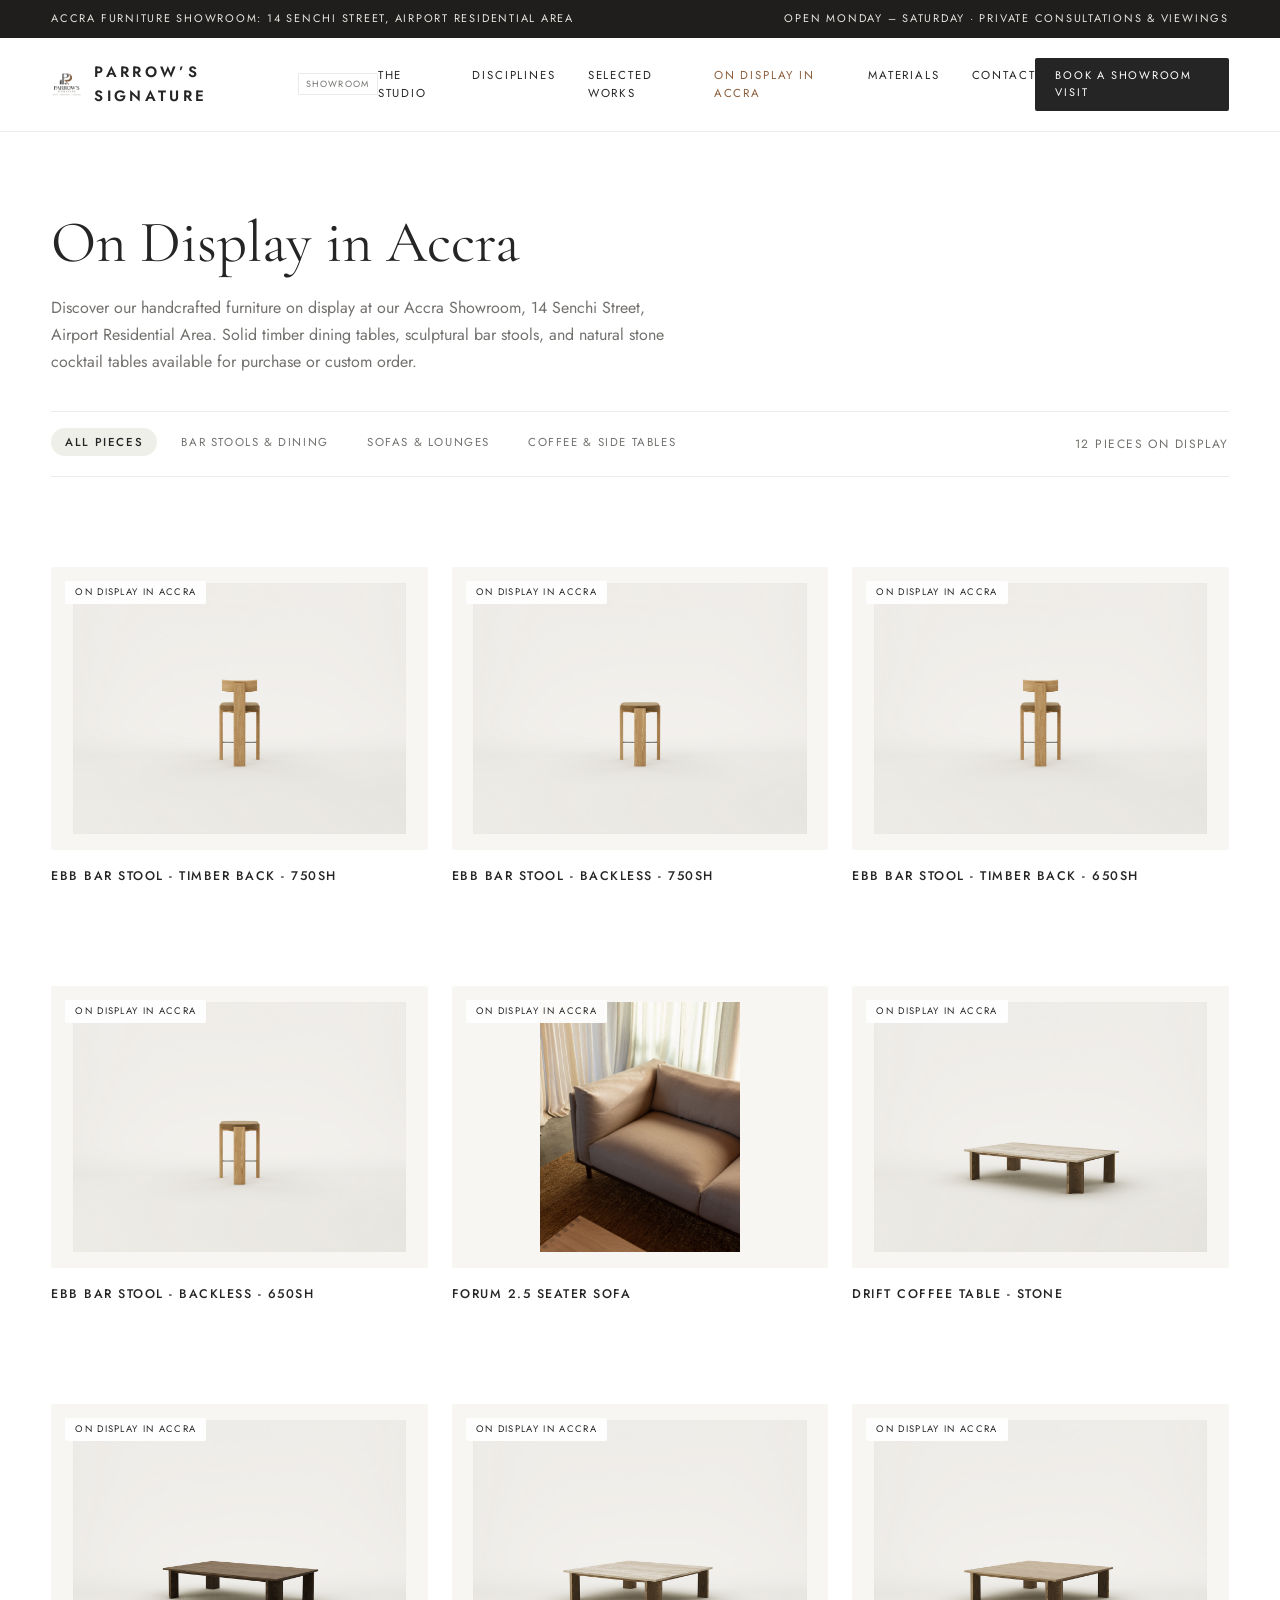
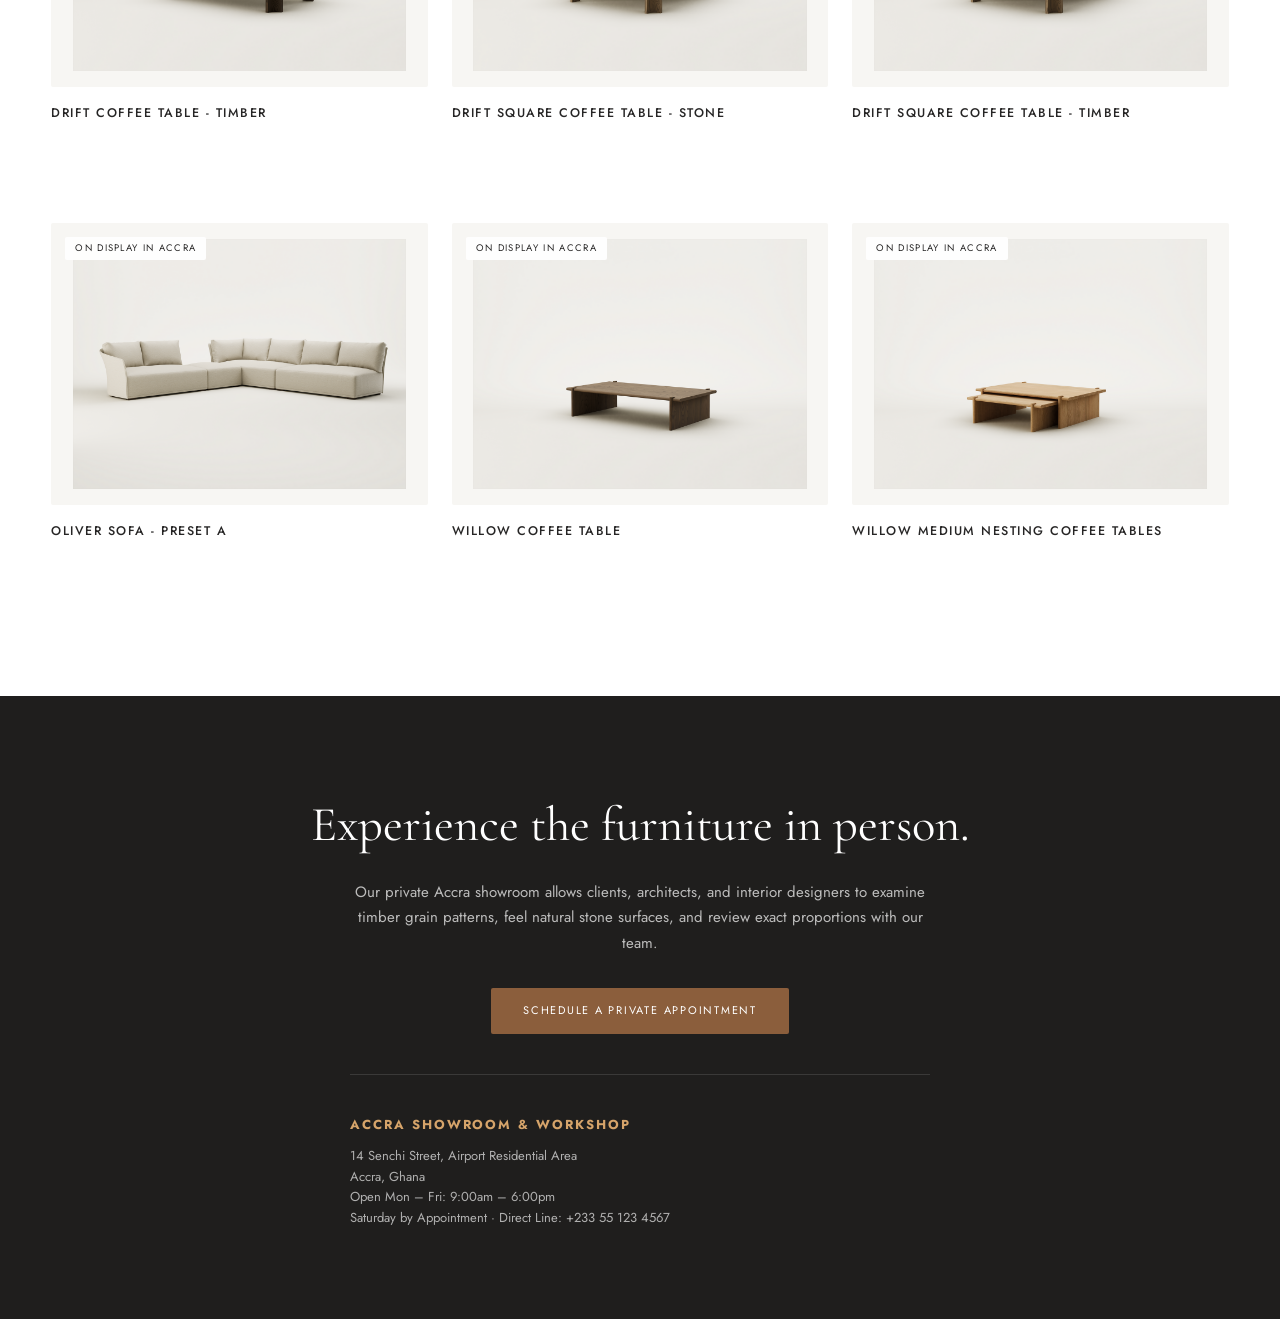
==== furniture.html @ a468b35e "Production release: responsive layout, Accra furniture showroom, WCAG AA compliance, SEO schemas" ====
<!doctype html>
<html lang="en">
<head>
  <meta charset="utf-8">
  <meta name="viewport" content="width=device-width, initial-scale=1, viewport-fit=cover">
  <meta name="description" content="Discover handcrafted solid timber, honed stone, and tailored furniture on display at the Parrow’s Signature showroom, 14 Senchi Street, Airport Residential Area, Accra, Ghana.">
  <meta name="keywords" content="luxury furniture Accra, handcrafted timber furniture Ghana, custom cabinetry Accra, interior showroom Airport Residential, Parrow's Signature furniture, travertine tables Ghana">
  <meta name="author" content="Parrow’s Signature">
  <meta name="robots" content="index, follow">
  <meta name="geo.region" content="GH-AA">
  <meta name="geo.placename" content="Accra">
  <meta name="geo.position" content="5.6037;-0.1870">
  <meta name="ICBM" content="5.6037, -0.1870">
  <meta name="theme-color" content="#FFFFFF">
  <title>On Display in Accra – Handcrafted Furniture Collection | Parrow’s Signature</title>

  <link rel="canonical" href="https://parrowssignature.com/furniture.html">
  <link rel="icon" type="image/png" href="assets/logo-dark.png">

  <!-- Open Graph / Facebook -->
  <meta property="og:type" content="website">
  <meta property="og:locale" content="en_GH">
  <meta property="og:url" content="https://parrowssignature.com/furniture.html">
  <meta property="og:site_name" content="Parrow’s Signature">
  <meta property="og:title" content="On Display in Accra – Handcrafted Furniture Collection | Parrow’s Signature">
  <meta property="og:description" content="Discover handcrafted solid timber, honed stone, and tailored furniture on display at the Parrow’s Signature showroom in Airport Residential Area, Accra, Ghana.">
  <meta property="og:image" content="assets/hero-video/hero-take39-poster.jpg">

  <!-- Twitter -->
  <meta name="twitter:card" content="summary_large_image">
  <meta name="twitter:title" content="On Display in Accra – Handcrafted Furniture Collection | Parrow’s Signature">
  <meta name="twitter:description" content="Discover handcrafted solid timber, honed stone, and tailored furniture on display at the Parrow’s Signature showroom in Airport Residential Area, Accra, Ghana.">
  <meta name="twitter:image" content="assets/hero-video/hero-take39-poster.jpg">

  <!-- Structured Data: JSON-LD for Furniture Collection & Showroom -->
  <script type="application/ld+json">
  {
    "@context": "https://schema.org",
    "@type": "FurnitureStore",
    "name": "Parrow’s Signature Furniture Showroom",
    "image": "assets/hero-video/hero-take39-poster.jpg",
    "telephone": "+233551234567",
    "priceRange": "$$$$",
    "address": {
      "@type": "PostalAddress",
      "streetAddress": "14 Senchi Street, Airport Residential Area",
      "addressLocality": "Accra",
      "addressRegion": "Greater Accra",
      "addressCountry": "GH"
    },
    "geo": {
      "@type": "GeoCoordinates",
      "latitude": 5.6037,
      "longitude": -0.1870
    },
    "openingHoursSpecification": [
      {
        "@type": "OpeningHoursSpecification",
        "dayOfWeek": ["Monday", "Tuesday", "Wednesday", "Thursday", "Friday"],
        "opens": "09:00",
        "closes": "18:00"
      },
      {
        "@type": "OpeningHoursSpecification",
        "dayOfWeek": ["Saturday"],
        "opens": "10:00",
        "closes": "16:00"
      }
    ]
  }
  </script>

  <!-- Typography: Cormorant Garamond & Jost -->
  <link rel="preconnect" href="https://fonts.googleapis.com">
  <link rel="preconnect" href="https://fonts.gstatic.com" crossorigin>
  <link href="https://fonts.googleapis.com/css2?family=Cormorant+Garamond:ital,wght@0,300;0,400;0,500;1,300;1,400&family=Jost:wght@300;400;500;600&display=swap" rel="stylesheet">

  <link rel="stylesheet" href="style.css">

  <style>
    /* ==========================================================================
       PARROW'S SIGNATURE ACCRA SHOWROOM STYLES
       ========================================================================== */
    :root {
      --ww-bg: #FFFFFF;
      --ww-card-bg: #F7F6F3;
      --ww-text: #262525;
      --ww-muted: #73716E;
      --ww-line: rgba(0, 0, 0, 0.08);
      --ww-font-title: 'Cormorant Garamond', Georgia, serif;
      --ww-font-sans: 'Jost', -apple-system, BlinkMacSystemFont, sans-serif;
    }

    body.showroom-body {
      background-color: var(--ww-bg);
      color: var(--ww-text);
      font-family: var(--ww-font-sans);
      margin: 0;
      padding: 0;
      -webkit-font-smoothing: antialiased;
    }

    /* Top Announcement Ribbon */
    .showroom-topbar {
      background-color: #1F1E1D;
      color: #E6E4DF;
      padding: 10px 4vw;
      font-size: 11px;
      letter-spacing: 0.16em;
      text-transform: uppercase;
      display: flex;
      justify-content: space-between;
      align-items: center;
    }
    .showroom-topbar a {
      color: inherit;
      text-decoration: underline;
      text-underline-offset: 3px;
    }

    /* Minimalist Showroom Header */
    .ww-header {
      position: sticky;
      top: 0;
      z-index: 40;
      background: rgba(255, 255, 255, 0.98);
      backdrop-filter: blur(12px);
      border-bottom: 1px solid var(--ww-line);
      padding: 20px 4vw;
      display: flex;
      justify-content: space-between;
      align-items: center;
    }
    .ww-logo {
      display: flex;
      align-items: center;
      gap: 12px;
      text-decoration: none;
      color: var(--ww-text);
    }
    .ww-logo-text {
      font-family: var(--ww-font-sans);
      font-size: 15px;
      letter-spacing: 0.22em;
      font-weight: 600;
      text-transform: uppercase;
    }
    .ww-logo-badge {
      font-size: 9px;
      letter-spacing: 0.15em;
      text-transform: uppercase;
      padding: 3px 7px;
      border: 1px solid var(--ww-line);
      color: var(--ww-muted);
    }
    .ww-nav {
      display: flex;
      gap: 32px;
    }
    .ww-nav a {
      font-size: 11.5px;
      letter-spacing: 0.16em;
      text-transform: uppercase;
      text-decoration: none;
      color: var(--ww-text);
      font-weight: 400;
      transition: color 0.2s ease;
    }
    .ww-nav a:hover,
    .ww-nav a.active {
      color: var(--color-walnut);
    }
    .ww-header-actions {
      display: flex;
      align-items: center;
      gap: 20px;
    }
    .ww-btn-visit {
      display: inline-block;
      padding: 9px 20px;
      font-size: 11px;
      letter-spacing: 0.16em;
      text-transform: uppercase;
      text-decoration: none;
      color: #FFFFFF;
      background-color: var(--ww-text);
      border-radius: 2px;
      transition: background-color 0.25s ease;
    }
    .ww-btn-visit:hover {
      background-color: var(--color-walnut);
    }

    /* Hero / Header Section */
    .collection-hero {
      max-width: 1360px;
      margin: 0 auto;
      padding: 80px 4vw 40px;
    }
    .collection-hero__eyebrow {
      font-size: 11px;
      letter-spacing: 0.2em;
      text-transform: uppercase;
      color: var(--color-walnut);
      margin-bottom: 16px;
      display: block;
      font-weight: 500;
    }
    .collection-hero__title {
      font-family: var(--ww-font-title);
      font-size: clamp(38px, 4.6vw, 68px);
      line-height: 1.05;
      font-weight: 400;
      color: var(--ww-text);
      margin: 0 0 20px;
    }
    .collection-hero__desc {
      font-size: 16px;
      line-height: 1.7;
      color: var(--ww-muted);
      max-width: 620px;
      margin: 0 0 36px;
    }

    /* Showroom Location Switcher Tabs */
    .location-tabs {
      display: flex;
      gap: 12px;
      margin-bottom: 28px;
    }
    .loc-tab {
      background: none;
      border: 1px solid var(--ww-line);
      padding: 8px 18px;
      font-size: 11px;
      letter-spacing: 0.15em;
      text-transform: uppercase;
      cursor: pointer;
      font-family: inherit;
      color: var(--ww-muted);
      transition: all 0.2s ease;
    }
    .loc-tab.active {
      background: var(--ww-text);
      color: #FFFFFF;
      border-color: var(--ww-text);
    }

    /* Filter & Controls Bar */
    .collection-controls {
      display: flex;
      justify-content: space-between;
      align-items: center;
      border-top: 1px solid var(--ww-line);
      border-bottom: 1px solid var(--ww-line);
      padding: 16px 0;
      flex-wrap: wrap;
      gap: 16px;
    }
    .filter-pills {
      display: flex;
      gap: 10px;
      overflow-x: auto;
      padding-bottom: 4px;
      -ms-overflow-style: none;
      scrollbar-width: none;
    }
    .filter-pills::-webkit-scrollbar {
      display: none;
    }
    .filter-pill {
      background: none;
      border: none;
      font-size: 11.5px;
      letter-spacing: 0.14em;
      text-transform: uppercase;
      cursor: pointer;
      padding: 6px 14px;
      color: var(--ww-muted);
      font-family: inherit;
      border-radius: 999px;
      transition: all 0.2s;
      white-space: nowrap;
    }
    .filter-pill.active {
      background: #EFEFEA;
      color: var(--ww-text);
      font-weight: 500;
    }
    .item-count-badge {
      font-size: 12px;
      letter-spacing: 0.12em;
      text-transform: uppercase;
      color: var(--ww-muted);
    }

    /* Product Grid */
    .collection-products__grid {
      display: grid;
      grid-template-columns: repeat(3, 1fr);
      gap: 65px 24px;
      max-width: 1360px;
      margin: 0 auto;
      padding: 50px 4vw 120px;
    }

    /* Product Card */
    .product-card {
      position: relative;
      cursor: pointer;
      display: flex;
      flex-direction: column;
      text-decoration: none;
      color: inherit;
    }
    .product-card__image-box {
      position: relative;
      background-color: var(--ww-card-bg);
      aspect-ratio: 4 / 3;
      overflow: hidden;
      display: flex;
      align-items: center;
      justify-content: center;
      padding: 16px;
      border-radius: 2px;
    }
    .product-card__image-box img {
      width: 100%;
      height: 100%;
      object-fit: contain;
      transition: transform 0.6s cubic-bezier(0.16, 1, 0.3, 1);
    }
    .product-card:hover .product-card__image-box img {
      transform: scale(1.04);
    }
    .product-card__tag {
      position: absolute;
      top: 14px;
      left: 14px;
      background: rgba(255, 255, 255, 0.94);
      padding: 4px 10px;
      font-size: 9.5px;
      letter-spacing: 0.14em;
      text-transform: uppercase;
      color: var(--ww-text);
      border-radius: 2px;
    }
    .product-card__content {
      padding: 18px 0 0;
    }
    .product-card__title {
      font-size: 12.5px;
      letter-spacing: 0.12em;
      text-transform: uppercase;
      font-weight: 500;
      color: var(--ww-text);
      margin: 0 0 6px;
      line-height: 1.4;
    }
    .product-card__price {
      font-size: 13px;
      color: var(--ww-muted);
      margin: 0;
      font-weight: 400;
    }
    .product-card__action {
      display: inline-block;
      margin-top: 10px;
      font-size: 11px;
      letter-spacing: 0.14em;
      text-transform: uppercase;
      color: var(--color-walnut);
      font-weight: 500;
      opacity: 0;
      transform: translateY(4px);
      transition: all 0.25s ease;
    }
    .product-card:hover .product-card__action {
      opacity: 1;
      transform: translateY(0);
    }

    /* Modal / Quick View Dialog */
    .ww-modal-backdrop {
      position: fixed;
      inset: 0;
      z-index: 100;
      background: rgba(0, 0, 0, 0.65);
      backdrop-filter: blur(8px);
      display: none;
      align-items: center;
      justify-content: center;
      padding: 20px;
    }
    .ww-modal-backdrop.is-active {
      display: flex;
    }
    .ww-modal-dialog {
      background: #FFFFFF;
      max-width: 980px;
      width: 100%;
      max-height: 90vh;
      overflow-y: auto;
      border-radius: 2px;
      box-shadow: 0 30px 90px rgba(0, 0, 0, 0.25);
      display: grid;
      grid-template-columns: 1.1fr 1fr;
      position: relative;
    }
    .ww-modal-close {
      position: absolute;
      top: 20px;
      right: 20px;
      z-index: 10;
      background: none;
      border: none;
      font-size: 28px;
      cursor: pointer;
      color: var(--ww-text);
      line-height: 1;
    }
    .ww-modal-gallery {
      background-color: var(--ww-card-bg);
      padding: 40px;
      display: flex;
      align-items: center;
      justify-content: center;
    }
    .ww-modal-gallery img {
      max-width: 100%;
      height: auto;
      object-fit: contain;
    }
    .ww-modal-info {
      padding: 50px 40px;
      display: flex;
      flex-direction: column;
    }
    .ww-modal-cat {
      font-size: 10px;
      letter-spacing: 0.18em;
      text-transform: uppercase;
      color: var(--color-walnut);
      margin-bottom: 12px;
    }
    .ww-modal-title {
      font-family: var(--ww-font-title);
      font-size: 32px;
      line-height: 1.15;
      margin: 0 0 10px;
      font-weight: 400;
    }
    .ww-modal-price {
      font-size: 18px;
      font-weight: 500;
      margin-bottom: 24px;
      color: var(--ww-text);
    }
    .ww-modal-desc {
      font-size: 14px;
      line-height: 1.65;
      color: var(--ww-muted);
      margin-bottom: 24px;
      border-bottom: 1px solid var(--ww-line);
      padding-bottom: 24px;
    }
    .ww-specs-row {
      display: flex;
      justify-content: space-between;
      font-size: 12px;
      padding: 8px 0;
      border-bottom: 1px solid var(--ww-line);
    }
    .ww-specs-row span:first-child {
      color: var(--ww-muted);
      text-transform: uppercase;
      letter-spacing: 0.1em;
      font-size: 11px;
    }
    .ww-modal-actions {
      margin-top: 30px;
      display: flex;
      gap: 12px;
      flex-wrap: wrap;
    }
    .ww-btn-inquire {
      flex: 1;
      padding: 14px 24px;
      background-color: var(--ww-text);
      color: #FFFFFF;
      text-align: center;
      text-transform: uppercase;
      letter-spacing: 0.15em;
      font-size: 11px;
      font-weight: 500;
      border: none;
      cursor: pointer;
      text-decoration: none;
      transition: background-color 0.25s;
    }
    .ww-btn-inquire:hover {
      background-color: var(--color-walnut);
    }

    /* Showroom Visit Banner */
    .visit-banner {
      background-color: #1F1E1D;
      color: #FFFFFF;
      padding: 90px 4vw;
      text-align: center;
    }
    .visit-banner h2 {
      font-family: var(--ww-font-title);
      font-size: clamp(32px, 3.8vw, 54px);
      font-weight: 400;
      margin: 0 0 16px;
    }
    .visit-banner p {
      color: rgba(255, 255, 255, 0.7);
      max-width: 580px;
      margin: 0 auto 32px;
      font-size: 15px;
      line-height: 1.7;
    }
    .visit-grid {
      display: grid;
      grid-template-columns: 1fr 1fr;
      gap: 40px;
      max-width: 800px;
      margin: 40px auto 0;
      text-align: left;
      border-top: 1px solid rgba(255, 255, 255, 0.12);
      padding-top: 40px;
    }
    .visit-col h4 {
      font-size: 13px;
      letter-spacing: 0.15em;
      text-transform: uppercase;
      margin-bottom: 10px;
      color: #D6A46A;
    }
    .visit-col p {
      font-size: 13px;
      line-height: 1.6;
      color: rgba(255, 255, 255, 0.65);
      margin: 0;
    }

    @media (max-width: 960px) {
      .collection-products__grid {
        grid-template-columns: repeat(2, 1fr);
        gap: 40px 18px;
      }
      .ww-modal-dialog {
        grid-template-columns: 1fr;
      }
      .visit-grid {
        grid-template-columns: 1fr;
        gap: 24px;
      }
      .ww-nav {
        display: none;
      }
    }
    @media (max-width: 768px) {
      .showroom-topbar {
        flex-direction: column;
        text-align: center;
        gap: 6px;
        font-size: 9.5px;
        padding: 8px 16px;
      }
      .ww-header {
        padding: 14px 16px;
      }
      .ww-logo-text {
        font-size: 13px;
        letter-spacing: 0.16em;
      }
      .ww-logo-badge {
        display: none;
      }
      .ww-btn-visit {
        padding: 7px 12px;
        font-size: 9.5px;
        letter-spacing: 0.1em;
      }
      .ww-modal-info {
        padding: 24px 20px;
      }
      .ww-modal-gallery {
        padding: 24px;
      }
    }
    @media (max-width: 600px) {
      .collection-products__grid {
        grid-template-columns: 1fr;
        gap: 32px;
      }
    }
  </style>
</head>
<body class="showroom-body">

  <!-- Top Announcement Bar -->
  <div class="showroom-topbar">
    <span>Accra Furniture Showroom: 14 Senchi Street, Airport Residential Area</span>
    <span>Open Monday – Saturday · Private Consultations &amp; Viewings</span>
  </div>

  <!-- Header -->
  <header class="ww-header">
    <a href="index.html" class="ww-logo" aria-label="Parrow's Signature home">
      <img src="assets/logo-dark.png" alt="Parrow’s Signature" style="height: 24px; width: auto;">
      <span class="ww-logo-text">Parrow’s Signature</span>
      <span class="ww-logo-badge">Showroom</span>
    </a>

    <nav class="ww-nav" aria-label="Showroom Navigation">
      <a href="index.html#about">The Studio</a>
      <a href="index.html#disciplines">Disciplines</a>
      <a href="index.html#portfolio">Selected Works</a>
      <a href="furniture.html" class="active">On Display in Accra</a>
      <a href="index.html#materials">Materials</a>
      <a href="index.html#contact">Contact</a>
    </nav>

    <div class="ww-header-actions">
      <a href="index.html#contact" class="ww-btn-visit">Book a Showroom Visit</a>
    </div>
  </header>

  <!-- Collection Hero -->
  <section class="collection-hero">
    <h1 class="collection-hero__title" id="pageTitle">On Display in Accra</h1>
    <p class="collection-hero__desc" id="pageDesc">
      Discover our handcrafted furniture on display at our Accra Showroom, 14 Senchi Street, Airport Residential Area. Solid timber dining tables, sculptural bar stools, and natural stone cocktail tables available for purchase or custom order.
    </p>

    <!-- Category Filters -->
    <div class="collection-controls">
      <div class="filter-pills" role="toolbar" aria-label="Category Filters">
        <button class="filter-pill active" data-cat="all">All Pieces</button>
        <button class="filter-pill" data-cat="stools">Bar Stools &amp; Dining</button>
        <button class="filter-pill" data-cat="sofas">Sofas &amp; Lounges</button>
        <button class="filter-pill" data-cat="tables">Coffee &amp; Side Tables</button>
      </div>
      <div class="item-count-badge" id="itemCountDisplay">12 Pieces on Display</div>
    </div>
  </section>

  <!-- Product Grid -->
  <main class="collection-products__grid" id="productsGrid" aria-label="On Display Furniture Grid">
    <!-- Populated by JavaScript with authentic handcrafted showroom pieces -->
  </main>

  <!-- Quick View / Spec Modal -->
  <div class="ww-modal-backdrop" id="pieceModal" role="dialog" aria-modal="true" aria-labelledby="modalTitle" aria-hidden="true">
    <div class="ww-modal-dialog">
      <button type="button" class="ww-modal-close" id="modalCloseBtn" aria-label="Close dialog">&times;</button>
      <div class="ww-modal-gallery">
        <img id="modalImg" src="" alt="">
      </div>
      <div class="ww-modal-info">
        <span class="ww-modal-cat" id="modalCat">Showroom Piece</span>
        <h2 class="ww-modal-title" id="modalTitle">Piece Name</h2>
        <p class="ww-modal-desc" id="modalDesc">Detailed description of the piece.</p>

        <div class="ww-specs-row">
          <span>Dimensions</span>
          <span id="modalDims">Custom Specs</span>
        </div>
        <div class="ww-specs-row">
          <span>Primary Material</span>
          <span id="modalMaterial">Solid Timber</span>
        </div>
        <div class="ww-specs-row">
          <span>Display Location</span>
          <span id="modalLocation">Accra Showroom (14 Senchi Street)</span>
        </div>
        <div class="ww-specs-row">
          <span>Availability</span>
          <span id="modalAvail" style="color:#2E7D32;font-weight:500;">On Floor for Immediate Inspection</span>
        </div>

        <div class="ww-modal-actions">
          <a href="index.html#contact" class="ww-btn-inquire">Inquire About This Piece</a>
          <a id="modalWhatsAppBtn" href="https://wa.me/233551234567" target="_blank" rel="noopener" class="ww-btn-inquire" style="background-color:#274330;">Inquire via WhatsApp</a>
        </div>
      </div>
    </div>
  </div>

  <!-- Showroom Visit & Consultation Footer Banner -->
  <section class="visit-banner">
    <h2>Experience the furniture in person.</h2>
    <p>Our private Accra showroom allows clients, architects, and interior designers to examine timber grain patterns, feel natural stone surfaces, and review exact proportions with our team.</p>

    <a href="index.html#contact" class="ww-btn-visit" style="padding: 14px 32px; background-color:#8B5E3C;">Schedule a Private Appointment</a>

    <div class="visit-grid" style="grid-template-columns: 1fr; max-width: 580px; margin: 40px auto 0;">
      <div class="visit-col">
        <h4>Accra Showroom &amp; Workshop</h4>
        <p>14 Senchi Street, Airport Residential Area<br>Accra, Ghana<br>Open Mon – Fri: 9:00am – 6:00pm<br>Saturday by Appointment · Direct Line: +233 55 123 4567</p>
      </div>
    </div>
  </section>

  <!-- Script to load items and handle filters / modal -->
  <script>
    const SHOWROOM_ITEMS = [
      {
        id: "ww-01",
        title: "EBB BAR STOOL - TIMBER BACK - 750SH",
        cat: "stools",
        loc: "accra",
        price: "$1,854",
        img: "assets/showroom/item-01.png",
        dims: "W: 460mm · D: 480mm · H: 1010mm (SH: 750mm)",
        material: "Organic Oak, Nuance Camel Leather, Brushed Stainless",
        desc: "Exemplary bar seating featuring a sculptural curved timber backrest and tactile saddle leather upholstery. Solid oak joinery engineered for lifetime durability."
      },
      {
        id: "ww-02",
        title: "EBB BAR STOOL - BACKLESS - 750SH",
        cat: "stools",
        loc: "accra",
        price: "$1,654",
        img: "assets/showroom/item-02.png",
        dims: "W: 440mm · D: 420mm · SH: 750mm",
        material: "Organic Oak & Nuance Camel Leather",
        desc: "Minimalist backless profile that slides effortlessly under high kitchen islands while preserving spacious sightlines across open-plan interiors."
      },
      {
        id: "ww-03",
        title: "EBB BAR STOOL - TIMBER BACK - 650SH",
        cat: "stools",
        loc: "accra",
        price: "$1,804",
        img: "assets/showroom/item-03.png",
        dims: "W: 460mm · D: 480mm · H: 910mm (SH: 650mm)",
        material: "Organic Oak & Hand-Stitched Leather",
        desc: "Counter-height bar stool tailored specifically for standard 900mm domestic kitchen benches and entertaining bars."
      },
      {
        id: "ww-04",
        title: "EBB BAR STOOL - BACKLESS - 650SH",
        cat: "stools",
        loc: "accra",
        price: "$1,604",
        img: "assets/showroom/item-04.png",
        dims: "W: 440mm · D: 420mm · SH: 650mm",
        material: "Organic Oak & Brushed Stainless Footrest",
        desc: "Refined counter-height backless stool with understated footrest protection and curved organic oak seat frame."
      },
      {
        id: "ww-05",
        title: "FORUM 2.5 SEATER SOFA",
        cat: "sofas",
        loc: "accra",
        price: "$10,292",
        img: "assets/showroom/item-05.png",
        dims: "W: 2200mm · D: 950mm · H: 760mm",
        material: "Natural Ash Plinth & Textured Belgian Bouclé",
        desc: "Substantial architectural sofa grounded on an exposed solid timber base. Generous seat depth and multi-density feather-wrapped foam cushions."
      },
      {
        id: "ww-06",
        title: "DRIFT COFFEE TABLE - STONE",
        cat: "tables",
        loc: "accra",
        price: "$5,990",
        img: "assets/showroom/item-06.png",
        dims: "W: 1600mm · D: 800mm · H: 340mm",
        material: "Fawn Ash & Honed Utopia Beige Stone Top",
        desc: "Low-profile architectural coffee table pairing solid Fawn Ash monolithic leg planes with a slab of honed natural stone."
      },
      {
        id: "ww-07",
        title: "DRIFT COFFEE TABLE - TIMBER",
        cat: "tables",
        loc: "accra",
        price: "$3,250",
        img: "assets/showroom/item-07.png",
        dims: "W: 1600mm · D: 800mm · H: 340mm",
        material: "Solid Taupe Ash with Natural Grain Finish",
        desc: "Pure timber expression of the Drift silhouette. Deep grain relief, soft eased corners, and a low architectural stance."
      },
      {
        id: "ww-08",
        title: "DRIFT SQUARE COFFEE TABLE - STONE",
        cat: "tables",
        loc: "accra",
        price: "$5,900",
        img: "assets/showroom/item-08.png",
        dims: "W: 1200mm · D: 1200mm · H: 340mm",
        material: "Fawn Ash & Utopia Beige Honed Slab",
        desc: "Square format coffee table suited to anchor large sectional sofas or symmetrical formal drawing rooms."
      },
      {
        id: "ww-09",
        title: "DRIFT SQUARE COFFEE TABLE - TIMBER",
        cat: "tables",
        loc: "accra",
        price: "$3,150",
        img: "assets/showroom/item-09.png",
        dims: "W: 1200mm · D: 1200mm · H: 340mm",
        material: "Solid Fawn Ash with Matte Seal",
        desc: "Expansive square timber coffee table highlighting the natural cathedral graining of hand-selected ash."
      },
      {
        id: "ww-10",
        title: "OLIVER SOFA - PRESET A",
        cat: "sofas",
        loc: "accra",
        price: "$21,507",
        img: "assets/showroom/item-10.png",
        dims: "W: 3400mm · D: 1650mm · H: 740mm",
        material: "Taupe Ash & Raymond Alabaster Luxury Weave",
        desc: "Monumental modular seating system designed for grand living spaces. Features integrated low timber console ledge."
      },
      {
        id: "ww-11",
        title: "WILLOW COFFEE TABLE",
        cat: "tables",
        loc: "accra",
        price: "$2,849",
        img: "assets/showroom/item-11.png",
        dims: "W: 1300mm · D: 700mm · H: 380mm",
        material: "Bark Ash with Organic Eased Silhouette",
        desc: "Sculptural organic silhouette inspired by coastal river stones, softly rounded edges and interlocking legs."
      },
      {
        id: "ww-12",
        title: "WILLOW MEDIUM NESTING COFFEE TABLES",
        cat: "tables",
        loc: "accra",
        price: "$5,148",
        img: "assets/showroom/item-12.png",
        dims: "Large: 1300x700mm · Small: 900x550mm",
        material: "Organic Oak Matched Pair",
        desc: "Dual nesting table arrangement providing adaptable layout flexibility for cocktail hours and everyday living."
      }
    ];

    let activeCat = 'all';

    const grid = document.getElementById('productsGrid');
    const countDisplay = document.getElementById('itemCountDisplay');

    function renderGrid() {
      const filtered = SHOWROOM_ITEMS.filter(item => {
        return (activeCat === 'all') || (item.cat === activeCat);
      });

      countDisplay.textContent = `${filtered.length} Piece${filtered.length === 1 ? '' : 's'} on Display`;

      grid.innerHTML = filtered.map(item => `
        <div class="product-card" onclick="openPiece('${item.id}')" onkeydown="if(event.key==='Enter'||event.key===' '){event.preventDefault();openPiece('${item.id}');}" role="button" tabindex="0" aria-label="View details for ${item.title}">
          <div class="product-card__image-box">
            <span class="product-card__tag">On Display in Accra</span>
            <img src="${item.img}" alt="${item.title}" loading="lazy" width="600" height="450">
          </div>
          <div class="product-card__content">
            <h3 class="product-card__title">${item.title}</h3>
            <span class="product-card__action">Inspect Specs &rarr;</span>
          </div>
        </div>
      `).join('');
    }

    // Filter clicks
    document.querySelectorAll('.filter-pill').forEach(btn => {
      btn.addEventListener('click', () => {
        document.querySelectorAll('.filter-pill').forEach(b => b.classList.remove('active'));
        btn.classList.add('active');
        activeCat = btn.dataset.cat;
        renderGrid();
      });
    });

    // Modal open
    let lastActiveElement = null;
    const modal = document.getElementById('pieceModal');
    window.openPiece = function(id) {
      const piece = SHOWROOM_ITEMS.find(p => p.id === id);
      if (!piece) return;

      lastActiveElement = document.activeElement;
      document.getElementById('modalImg').src = piece.img;
      document.getElementById('modalImg').alt = piece.title;
      document.getElementById('modalTitle').textContent = piece.title;
      document.getElementById('modalDesc').textContent = piece.desc;
      document.getElementById('modalDims').textContent = piece.dims;
      document.getElementById('modalMaterial').textContent = piece.material;
      document.getElementById('modalLocation').textContent = 'Accra Furniture Showroom (14 Senchi Street, Airport Residential Area)';
      document.getElementById('modalCat').textContent = piece.cat.toUpperCase();

      const waBtn = document.getElementById('modalWhatsAppBtn');
      if (waBtn) {
        waBtn.href = 'https://wa.me/233551234567?text=' + encodeURIComponent("Hello Parrow's Signature, I am inquiring about the " + piece.title + " on display at your Accra Showroom.");
      }

      modal.classList.add('is-active');
      modal.setAttribute('aria-hidden', 'false');
      document.body.style.overflow = 'hidden';
      document.getElementById('modalCloseBtn').focus();
    };

    document.getElementById('modalCloseBtn').addEventListener('click', closeModal);
    modal.addEventListener('click', (e) => {
      if (e.target === modal) closeModal();
    });
    document.addEventListener('keydown', (e) => {
      if (e.key === 'Escape' && modal.classList.contains('is-active')) closeModal();
    });

    function closeModal() {
      modal.classList.remove('is-active');
      modal.setAttribute('aria-hidden', 'true');
      document.body.style.overflow = '';
      if (lastActiveElement) lastActiveElement.focus();
    }

    // Initial render
    renderGrid();
  </script>
</body>
</html>
---- style.css ----
/* ==========================================================================
   PARROW'S SIGNATURE — LUXURY LANDING PAGE
   Brand Palette:
     - Dark Grey: #2E2E2E (Strength, modern, professional)
     - Off-White: #F7F7F5 (Clean, minimal, timeless)
     - Walnut:    #8B5E3C (Warm, natural, premium accent)
   Typography:
     - Headings: Cormorant Garamond (High-contrast luxury serif)
     - Body: Jost (Clean geometric sans with generous tracking)
   ========================================================================== */

:root {
  --color-dark: #2E2E2E;
  --color-dark-deep: #1E1E1E;
  --color-dark-surface: #262626;
  --color-light: #F7F7F5;
  --color-light-alt: #EFEFEA;
  --color-white: #FFFFFF;
  --color-walnut: #8B5E3C;
  --color-walnut-hover: #9E6C46;
  --color-walnut-light: rgba(139, 94, 60, 0.12);
  --color-walnut-border: rgba(139, 94, 60, 0.35);

  --border-light: rgba(46, 46, 46, 0.12);
  --border-dark: rgba(247, 247, 245, 0.15);
  --text-muted-dark: rgba(46, 46, 46, 0.68);
  --text-muted-light: rgba(247, 247, 245, 0.72);

  --font-serif: 'Cormorant Garamond', Garamond, Georgia, serif;
  --font-sans: 'Jost', -apple-system, BlinkMacSystemFont, 'Segoe UI', Roboto, sans-serif;
  --ease: cubic-bezier(0.2, 0.8, 0.2, 1);
}

/* Base & Reset */
*, *::before, *::after {
  box-sizing: border-box;
  margin: 0;
  padding: 0;
}

html {
  font-family: var(--font-sans);
  background-color: var(--color-light);
  color: var(--color-dark);
  font-size: 16px;
  line-height: 1.6;
  scroll-behavior: smooth;
  -webkit-font-smoothing: antialiased;
}

body {
  width: 100%;
  overflow-x: hidden;
  background-color: var(--color-light);
}

img {
  display: block;
  max-width: 100%;
  height: auto;
}

a {
  color: inherit;
  text-decoration: none;
}

button, input, select, textarea {
  font-family: inherit;
}

.container {
  width: 100%;
  max-width: 1280px;
  margin: 0 auto;
  padding: 0 5vw;
}

/* Header & Navigation */
.site-header {
  position: fixed;
  top: 0;
  left: 0;
  width: 100%;
  z-index: 100;
  height: 84px;
  display: flex;
  align-items: center;
  transition: background-color 0.4s var(--ease), height 0.4s var(--ease), border-color 0.4s var(--ease), backdrop-filter 0.4s var(--ease);
  border-bottom: 1px solid transparent;
}

.site-header.scrolled {
  height: 72px;
  background-color: rgba(247, 247, 245, 0.94);
  backdrop-filter: blur(16px);
  border-bottom: 1px solid var(--border-light);
}

.header-inner {
  display: flex;
  justify-content: space-between;
  align-items: center;
  width: 100%;
}

.brand-logo {
  display: flex;
  align-items: center;
  height: 52px;
}

.brand-logo img {
  height: 48px;
  width: auto;
  object-fit: contain;
  transition: opacity 0.3s ease;
}

.brand-logo .logo-dark {
  display: none;
}
.brand-logo .logo-light {
  display: block;
}

.site-header.scrolled .brand-logo .logo-dark {
  display: block;
}
.site-header.scrolled .brand-logo .logo-light {
  display: none;
}

.nav-links {
  display: flex;
  gap: 36px;
  list-style: none;
}

.nav-links a {
  font-size: 11px;
  text-transform: uppercase;
  letter-spacing: 0.18em;
  font-weight: 500;
  color: #FFFFFF;
  transition: color 0.3s ease;
  position: relative;
  padding-bottom: 4px;
}

.nav-links a::after {
  content: '';
  position: absolute;
  left: 0;
  bottom: 0;
  width: 0;
  height: 1px;
  background-color: var(--color-walnut);
  transition: width 0.3s var(--ease);
}

.nav-links a:hover::after {
  width: 100%;
}

.site-header:not(.scrolled) .nav-links a {
  color: #FFFFFF !important;
  text-shadow: 0 1px 12px rgba(0, 0, 0, 0.7);
}

.site-header:not(.scrolled) .header-cta .btn-cta {
  color: #FFFFFF !important;
  border-color: rgba(255, 255, 255, 0.6) !important;
  text-shadow: 0 1px 8px rgba(0, 0, 0, 0.6);
}

.site-header.scrolled .nav-links a {
  color: var(--color-dark);
}

.nav-links a:hover {
  color: var(--color-walnut);
}

.header-cta .btn-cta {
  font-size: 11px;
  text-transform: uppercase;
  letter-spacing: 0.16em;
  font-weight: 500;
  padding: 10px 22px;
  border-radius: 40px;
  transition: all 0.3s var(--ease);
  border: 1px solid rgba(255, 255, 255, 0.4);
  color: #FFFFFF;
  background: transparent;
}

.header-cta .btn-cta:hover {
  background-color: var(--color-walnut);
  border-color: var(--color-walnut);
  color: #FFFFFF;
}

.site-header.scrolled .header-cta .btn-cta {
  border-color: var(--color-dark);
  color: var(--color-dark);
}

.site-header.scrolled .header-cta .btn-cta:hover {
  background-color: var(--color-walnut);
  border-color: var(--color-walnut);
  color: #FFFFFF;
}

.mobile-toggle {
  display: none;
  background: none;
  border: none;
  cursor: pointer;
  padding: 8px;
  color: #FFFFFF;
}

.site-header.scrolled .mobile-toggle {
  color: var(--color-dark);
}

/* Hero Section (Video Hero) */
.hero-section {
  position: relative;
  min-height: 100vh;
  display: flex;
  align-items: center;
  color: #FFFFFF;
  overflow: hidden;
  background-color: var(--color-dark-deep);
  padding-top: 80px;
}

.hero-section,
.hero-section *:not(svg):not(path):not(rect):not(polygon) {
  color: #FFFFFF !important;
}

.hero-video-bg {
  position: absolute;
  inset: 0;
  width: 100%;
  height: 100%;
  object-fit: cover;
  z-index: 1;
}

.hero-overlay {
  display: none;
}

.hero-content {
  position: relative;
  z-index: 3;
  max-width: 920px;
  padding: 60px 0;
}

.hero-eyebrow {
  display: inline-block;
  font-size: 11px;
  text-transform: uppercase;
  letter-spacing: 0.26em;
  color: #FFFFFF !important;
  text-shadow: 0 2px 14px rgba(0, 0, 0, 0.7);
  margin-bottom: 24px;
  font-weight: 500;
  padding-left: 2px;
}

.hero-title {
  font-family: var(--font-serif);
  font-size: clamp(38px, 6.5vw, 92px);
  font-weight: 300;
  line-height: 1.05;
  letter-spacing: -0.02em;
  color: #FFFFFF !important;
  text-shadow: 0 3px 28px rgba(0, 0, 0, 0.85), 0 1px 4px rgba(0, 0, 0, 0.9);
  margin-bottom: 24px;
}

.hero-title em {
  font-style: italic;
  color: #FFFFFF !important;
  font-weight: 300;
  text-shadow: 0 3px 28px rgba(0, 0, 0, 0.85), 0 1px 4px rgba(0, 0, 0, 0.9);
}

.hero-tagline {
  font-size: clamp(14px, 1.4vw, 18px);
  letter-spacing: 0.15em;
  text-transform: uppercase;
  color: #FFFFFF !important;
  text-shadow: 0 2px 16px rgba(0, 0, 0, 0.75);
  font-weight: 500;
  margin-bottom: 18px;
}

.hero-desc {
  font-size: clamp(16px, 1.25vw, 19px);
  line-height: 1.65;
  color: #FFFFFF !important;
  text-shadow: 0 2px 18px rgba(0, 0, 0, 0.8), 0 1px 3px rgba(0, 0, 0, 0.9);
  max-width: 620px;
  margin-bottom: 38px;
  font-weight: 300;
}

.hero-actions {
  display: flex;
  gap: 20px;
  align-items: center;
}

.btn {
  display: inline-flex;
  align-items: center;
  justify-content: center;
  padding: 14px 34px;
  font-size: 11px;
  text-transform: uppercase;
  letter-spacing: 0.18em;
  font-weight: 500;
  border-radius: 40px;
  transition: all 0.3s var(--ease);
  cursor: pointer;
}

.btn-primary {
  background-color: var(--color-walnut);
  color: #FFFFFF !important;
  border: 1px solid var(--color-walnut);
}

.btn-primary:hover {
  background-color: var(--color-walnut-hover);
  border-color: var(--color-walnut-hover);
  color: #FFFFFF !important;
  transform: translateY(-2px);
}

.btn-outline {
  background: transparent;
  color: #FFFFFF !important;
  border: 1px solid rgba(255, 255, 255, 0.55);
}

.btn-outline:hover {
  background: rgba(255, 255, 255, 0.2);
  color: #FFFFFF !important;
  border-color: #FFFFFF;
  transform: translateY(-2px);
}
  transform: translateY(-2px);
}

/* Section Common Styling */
.section-pad {
  padding: 120px 0;
}

.section-pad-sm {
  padding: 80px 0;
}

.section-header {
  margin-bottom: 60px;
}

.section-eyebrow {
  font-size: 10px;
  text-transform: uppercase;
  letter-spacing: 0.28em;
  color: var(--color-walnut);
  font-weight: 600;
  margin-bottom: 16px;
  display: block;
}

.section-title {
  font-family: var(--font-serif);
  font-size: clamp(36px, 4.5vw, 64px);
  font-weight: 300;
  line-height: 1.12;
  letter-spacing: -0.015em;
  color: var(--color-dark);
}

.section-title em {
  font-style: italic;
  color: var(--color-walnut);
}

.section-desc {
  font-size: 16px;
  line-height: 1.7;
  color: var(--text-muted-dark);
  max-width: 600px;
  margin-top: 18px;
}

/* About / Studio Section */
.studio-section {
  background-color: var(--color-light);
  border-bottom: 1px solid var(--border-light);
}

.studio-grid {
  display: grid;
  grid-template-columns: 1.2fr 0.8fr;
  gap: 8vw;
  align-items: center;
}

.studio-narrative p {
  font-size: 18px;
  line-height: 1.75;
  color: var(--color-dark);
  font-weight: 300;
  margin-bottom: 24px;
}

.studio-narrative p.lead {
  font-size: 22px;
  line-height: 1.6;
  font-family: var(--font-serif);
  color: var(--color-dark);
}

.stats-grid {
  display: grid;
  grid-template-columns: repeat(2, 1fr);
  gap: 32px;
  padding: 40px;
  background-color: var(--color-white);
  border: 1px solid var(--border-light);
  border-radius: 4px;
}

.stat-item .stat-num {
  font-family: var(--font-serif);
  font-size: 48px;
  font-weight: 400;
  line-height: 1;
  color: var(--color-walnut);
  margin-bottom: 8px;
}

.stat-item .stat-label {
  font-size: 10px;
  text-transform: uppercase;
  letter-spacing: 0.16em;
  color: var(--text-muted-dark);
  font-weight: 500;
}

/* Disciplines (Pillars) Section */
.pillars-section {
  background-color: var(--color-light-alt);
}

.pillars-grid {
  display: grid;
  grid-template-columns: repeat(3, 1fr);
  gap: 32px;
}

.pillar-card {
  background-color: var(--color-white);
  border: 1px solid var(--border-light);
  overflow: hidden;
  border-radius: 4px;
  display: flex;
  flex-direction: column;
  transition: transform 0.4s var(--ease), box-shadow 0.4s var(--ease);
}

.pillar-card:hover {
  transform: translateY(-6px);
  box-shadow: 0 20px 40px rgba(46, 46, 46, 0.08);
}

.pillar-media {
  position: relative;
  width: 100%;
  height: 280px;
  overflow: hidden;
}

.pillar-media img {
  width: 100%;
  height: 100%;
  object-fit: cover;
  transition: transform 0.8s var(--ease);
}

.pillar-card:hover .pillar-media img {
  transform: scale(1.05);
}

.pillar-num {
  position: absolute;
  top: 18px;
  left: 20px;
  font-size: 10px;
  letter-spacing: 0.2em;
  text-transform: uppercase;
  color: #FFFFFF;
  background: rgba(46, 46, 46, 0.65);
  backdrop-filter: blur(8px);
  padding: 4px 10px;
  border-radius: 20px;
  font-weight: 500;
}

.pillar-body {
  padding: 34px 28px;
  flex: 1;
  display: flex;
  flex-direction: column;
}

.pillar-title {
  font-family: var(--font-serif);
  font-size: 28px;
  font-weight: 400;
  margin-bottom: 14px;
  color: var(--color-dark);
}

.pillar-desc {
  font-size: 14px;
  line-height: 1.7;
  color: var(--text-muted-dark);
  margin-bottom: 24px;
  flex: 1;
}

.pillar-link {
  font-size: 11px;
  text-transform: uppercase;
  letter-spacing: 0.16em;
  font-weight: 600;
  color: var(--color-walnut);
  display: inline-flex;
  align-items: center;
  gap: 8px;
  transition: gap 0.2s ease;
}

.pillar-link:hover {
  gap: 12px;
}

/* Portfolio Section */
.portfolio-section {
  background-color: var(--color-light);
}

.portfolio-grid {
  display: grid;
  grid-template-columns: repeat(12, 1fr);
  gap: 28px;
}

.portfolio-item {
  position: relative;
  overflow: hidden;
  border-radius: 4px;
  cursor: pointer;
}

.portfolio-item:nth-child(1) {
  grid-column: span 7;
  height: 440px;
}

.portfolio-item:nth-child(2) {
  grid-column: span 5;
  height: 440px;
}

.portfolio-item:nth-child(3) {
  grid-column: span 5;
  height: 400px;
}

.portfolio-item:nth-child(4) {
  grid-column: span 7;
  height: 400px;
}

.portfolio-item img {
  width: 100%;
  height: 100%;
  object-fit: cover;
  transition: transform 0.8s var(--ease);
}

.portfolio-item:hover img {
  transform: scale(1.06);
}

.portfolio-info {
  position: absolute;
  inset: 0;
  background: linear-gradient(180deg, transparent 40%, rgba(30, 30, 30, 0.85) 100%);
  display: flex;
  flex-direction: column;
  justify-content: flex-end;
  padding: 30px;
  color: #FFFFFF;
  transition: opacity 0.3s ease;
}

.portfolio-tag {
  font-size: 10px;
  text-transform: uppercase;
  letter-spacing: 0.2em;
  color: var(--color-walnut);
  font-weight: 600;
  margin-bottom: 6px;
}

.portfolio-name {
  font-family: var(--font-serif);
  font-size: 24px;
  font-weight: 300;
}

.portfolio-loc {
  font-size: 12px;
  color: rgba(247, 247, 245, 0.7);
  letter-spacing: 0.05em;
  margin-top: 4px;
}

/* Materials Section (Dark Grey Atmosphere) */
.materials-section {
  background-color: var(--color-dark);
  color: #FFFFFF;
}

.materials-section .section-title {
  color: #FFFFFF;
}

.materials-section .section-desc {
  color: var(--text-muted-light);
}

.materials-grid {
  display: grid;
  grid-template-columns: repeat(4, 1fr);
  gap: 24px;
  margin-top: 48px;
}

.material-card {
  background-color: var(--color-dark-surface);
  border: 1px solid var(--border-dark);
  padding: 36px 28px;
  border-radius: 4px;
  transition: transform 0.3s ease, border-color 0.3s ease;
}

.material-card:hover {
  transform: translateY(-4px);
  border-color: var(--color-walnut-border);
}

.material-swatch {
  width: 44px;
  height: 4px;
  background-color: var(--color-walnut);
  margin-bottom: 24px;
}

.material-card:nth-child(2) .material-swatch {
  background-color: #D3C5B4;
}

.material-card:nth-child(3) .material-swatch {
  background-color: #B29774;
}

.material-card:nth-child(4) .material-swatch {
  background-color: #8C847A;
}

.material-name {
  font-family: var(--font-serif);
  font-size: 22px;
  font-weight: 300;
  margin-bottom: 10px;
}

.material-desc {
  font-size: 13px;
  line-height: 1.6;
  color: var(--text-muted-light);
}

/* Contact / Enquiry Section */
.contact-section {
  background-color: var(--color-light);
}

.contact-grid {
  display: grid;
  grid-template-columns: 1fr 1.2fr;
  gap: 8vw;
  align-items: start;
}

.contact-info-block {
  margin-top: 36px;
}

.contact-meta-item {
  margin-bottom: 28px;
}

.contact-meta-label {
  font-size: 10px;
  text-transform: uppercase;
  letter-spacing: 0.2em;
  color: var(--color-walnut);
  font-weight: 600;
  margin-bottom: 6px;
}

.contact-meta-val {
  font-size: 16px;
  color: var(--color-dark);
  line-height: 1.6;
}

.contact-meta-val a:hover {
  color: var(--color-walnut);
}

/* Form Styles */
.contact-form-wrap {
  background-color: var(--color-white);
  padding: 48px;
  border: 1px solid var(--border-light);
  border-radius: 4px;
  box-shadow: 0 10px 30px rgba(46, 46, 46, 0.04);
}

.form-group {
  margin-bottom: 24px;
}

.form-row {
  display: grid;
  grid-template-columns: 1fr 1fr;
  gap: 20px;
}

.form-label {
  display: block;
  font-size: 11px;
  text-transform: uppercase;
  letter-spacing: 0.16em;
  font-weight: 500;
  margin-bottom: 8px;
  color: var(--color-dark);
}

.form-control {
  width: 100%;
  padding: 14px 16px;
  font-size: 14px;
  color: var(--color-dark);
  background-color: var(--color-light);
  border: 1px solid var(--border-light);
  border-radius: 4px;
  outline: none;
  transition: border-color 0.2s ease, background-color 0.2s ease;
}

.form-control:focus {
  border-color: var(--color-walnut);
  background-color: #FFFFFF;
}

textarea.form-control {
  resize: vertical;
  min-height: 120px;
}

.form-submit-btn {
  width: 100%;
  padding: 16px;
  background-color: var(--color-dark);
  color: #FFFFFF;
  border: 1px solid var(--color-dark);
  border-radius: 40px;
  font-size: 11px;
  text-transform: uppercase;
  letter-spacing: 0.18em;
  font-weight: 600;
  cursor: pointer;
  transition: all 0.3s var(--ease);
  margin-top: 8px;
}

.form-submit-btn:hover {
  background-color: var(--color-walnut);
  border-color: var(--color-walnut);
}

.form-feedback {
  margin-top: 18px;
  font-size: 13px;
  color: var(--color-walnut);
  text-align: center;
  display: none;
}

/* Footer */
.site-footer {
  background-color: var(--color-dark-deep);
  color: #FFFFFF;
  padding: 80px 0 40px;
  border-top: 1px solid rgba(255, 255, 255, 0.08);
}

.footer-top {
  display: grid;
  grid-template-columns: 1.5fr 1fr 1fr;
  gap: 60px;
  margin-bottom: 60px;
}

.footer-brand .brand-logo {
  height: 52px;
  margin-bottom: 20px;
}

.footer-tagline {
  font-size: 12px;
  letter-spacing: 0.18em;
  text-transform: uppercase;
  color: var(--color-walnut);
  margin-bottom: 14px;
  font-weight: 500;
}

.footer-desc {
  font-size: 14px;
  line-height: 1.65;
  color: var(--text-muted-light);
  max-width: 380px;
}

.footer-col-title {
  font-size: 11px;
  text-transform: uppercase;
  letter-spacing: 0.2em;
  color: #FFFFFF;
  font-weight: 600;
  margin-bottom: 22px;
}

.footer-links {
  list-style: none;
}

.footer-links li {
  margin-bottom: 12px;
}

.footer-links a {
  font-size: 13px;
  color: var(--text-muted-light);
  transition: color 0.2s ease;
}

.footer-links a:hover {
  color: var(--color-walnut);
}

.footer-bottom {
  display: flex;
  justify-content: space-between;
  align-items: center;
  padding-top: 40px;
  border-top: 1px solid rgba(255, 255, 255, 0.08);
  font-size: 11px;
  color: rgba(247, 247, 245, 0.45);
  letter-spacing: 0.06em;
}

.footer-legal-links {
  display: flex;
  gap: 24px;
}

.footer-legal-links a:hover {
  color: #FFFFFF;
}

/* Mobile Navigation Drawer */
.mobile-drawer {
  position: fixed;
  inset: 0;
  background-color: var(--color-dark-deep);
  z-index: 99;
  display: flex;
  flex-direction: column;
  justify-content: center;
  padding: 40px;
  opacity: 0;
  pointer-events: none;
  transition: opacity 0.3s ease;
}

.mobile-drawer.open {
  opacity: 1;
  pointer-events: auto;
}

.mobile-nav-links {
  list-style: none;
  display: flex;
  flex-direction: column;
  gap: 24px;
  text-align: center;
  margin-bottom: 40px;
}

.mobile-nav-links a {
  font-family: var(--font-serif);
  font-size: 32px;
  color: #FFFFFF;
  font-weight: 300;
}

.mobile-nav-links a:hover {
  color: var(--color-walnut);
}

.showroom-grid {
  display: grid;
  grid-template-columns: repeat(3, 1fr);
  gap: 40px 24px;
}

/* Responsive Breakpoints */
@media (max-width: 1024px) {
  .nav-links, .header-cta {
    display: none;
  }
  .mobile-toggle {
    display: block;
  }
  .studio-grid, .contact-grid {
    grid-template-columns: 1fr;
    gap: 48px;
  }
  .pillars-grid {
    grid-template-columns: 1fr;
    gap: 28px;
  }
  .showroom-grid {
    grid-template-columns: repeat(2, 1fr);
    gap: 32px 20px;
  }
  .portfolio-item:nth-child(1),
  .portfolio-item:nth-child(2),
  .portfolio-item:nth-child(3),
  .portfolio-item:nth-child(4) {
    grid-column: span 12;
    height: 340px;
  }
  .materials-grid {
    grid-template-columns: repeat(2, 1fr);
  }
  .footer-top {
    grid-template-columns: 1fr;
    gap: 40px;
  }
  .footer-bottom {
    flex-direction: column;
    gap: 16px;
    text-align: center;
  }
}

@media (max-width: 768px) {
  .hero-title {
    font-size: clamp(30px, 8.2vw, 44px);
    line-height: 1.1;
    margin-bottom: 18px;
  }
  .hero-content {
    padding: 40px 0 50px;
  }
  .hero-eyebrow {
    font-size: 10px;
    letter-spacing: 0.18em;
    margin-bottom: 16px;
  }
  .hero-tagline {
    font-size: 13px;
    letter-spacing: 0.12em;
    margin-bottom: 14px;
  }
  .hero-desc {
    font-size: 15px;
    line-height: 1.6;
    margin-bottom: 28px;
  }
  .hero-actions {
    flex-direction: column;
    align-items: stretch;
    gap: 12px;
    width: 100%;
  }
  .hero-actions .btn {
    width: 100%;
    text-align: center;
    padding: 13px 20px;
  }
  .hero-video-toggle {
    bottom: 16px;
    right: 16px;
    padding: 6px 12px;
    font-size: 9px;
    letter-spacing: 0.14em;
  }
  .portfolio-item:nth-child(1),
  .portfolio-item:nth-child(2),
  .portfolio-item:nth-child(3),
  .portfolio-item:nth-child(4) {
    grid-column: span 12;
    height: 280px;
  }
  .section-pad {
    padding: 64px 0;
  }
}

@media (max-width: 640px) {
  .showroom-grid {
    grid-template-columns: 1fr;
    gap: 28px;
  }
  .form-row {
    grid-template-columns: 1fr;
  }
  .contact-form-wrap {
    padding: 28px 20px;
  }
  .materials-grid {
    grid-template-columns: 1fr;
  }
  .stats-grid {
    grid-template-columns: 1fr;
  }
}

/* ==========================================================================
   COMPLIANCE, ACCESSIBILITY (WCAG 2.1 AA) & PRIVACY STYLES
   ========================================================================== */

/* 1. Skip to Content Link */
.skip-link {
  position: absolute;
  top: -120px;
  left: 24px;
  background-color: var(--color-dark-deep);
  color: #FFFFFF;
  padding: 12px 24px;
  border-radius: 40px;
  font-size: 11px;
  text-transform: uppercase;
  letter-spacing: 0.16em;
  font-weight: 600;
  z-index: 9999;
  border: 1px solid var(--color-walnut);
  transition: top 0.25s var(--ease);
  text-decoration: none;
}

.skip-link:focus {
  top: 24px;
  outline: 2px solid var(--color-walnut);
  outline-offset: 2px;
}

/* 2. Focus Visible Indicator */
:focus-visible {
  outline: 2px solid var(--color-walnut);
  outline-offset: 3px;
}

/* 3. Hero Video Play/Pause Accessible Mechanism (WCAG 2.2.2 Pause, Stop, Hide) */
.hero-video-toggle {
  position: absolute;
  bottom: 28px;
  right: 5vw;
  z-index: 10;
  display: inline-flex;
  align-items: center;
  gap: 8px;
  background: rgba(30, 30, 30, 0.65);
  backdrop-filter: blur(10px);
  -webkit-backdrop-filter: blur(10px);
  border: 1px solid rgba(255, 255, 255, 0.22);
  color: rgba(255, 255, 255, 0.9);
  padding: 8px 16px;
  border-radius: 30px;
  font-size: 10px;
  text-transform: uppercase;
  letter-spacing: 0.18em;
  font-weight: 500;
  cursor: pointer;
  transition: all 0.25s var(--ease);
}

.hero-video-toggle:hover {
  background: rgba(46, 46, 46, 0.9);
  border-color: var(--color-walnut);
  color: #FFFFFF;
}

.hero-video-toggle svg {
  display: block;
}

/* 4. Form Consent & Data Protection Notice */
.form-consent-group {
  margin-top: 16px;
  margin-bottom: 22px;
}

.form-checkbox-label {
  display: flex;
  align-items: flex-start;
  gap: 12px;
  cursor: pointer;
  font-size: 12px;
  line-height: 1.6;
  color: var(--text-muted-dark);
}

.form-checkbox-label input[type="checkbox"] {
  margin-top: 3px;
  accent-color: var(--color-walnut);
  width: 17px;
  height: 17px;
  cursor: pointer;
  flex-shrink: 0;
}

.form-checkbox-label a {
  color: var(--color-walnut);
  text-decoration: underline;
  font-weight: 500;
}

/* 5. Cookie Consent Banner (Ghana DPA & GDPR compliant) */
.cookie-banner {
  position: fixed;
  bottom: 24px;
  left: 24px;
  right: 24px;
  max-width: 580px;
  background-color: rgba(28, 28, 28, 0.96);
  backdrop-filter: blur(18px);
  -webkit-backdrop-filter: blur(18px);
  border: 1px solid rgba(255, 255, 255, 0.14);
  box-shadow: 0 20px 48px rgba(0, 0, 0, 0.45);
  border-radius: 6px;
  padding: 24px 28px;
  z-index: 1000;
  color: #FFFFFF;
  display: none;
  flex-direction: column;
  gap: 16px;
  animation: cookieSlideUp 0.35s var(--ease) forwards;
}

@keyframes cookieSlideUp {
  from { transform: translateY(24px); opacity: 0; }
  to { transform: translateY(0); opacity: 1; }
}

.cookie-banner.active {
  display: flex;
}

.cookie-title {
  font-family: var(--font-serif);
  font-size: 20px;
  font-weight: 400;
  color: #FFFFFF;
  margin-bottom: 4px;
  display: flex;
  align-items: center;
  gap: 8px;
}

.cookie-title-badge {
  font-size: 9px;
  letter-spacing: 0.16em;
  text-transform: uppercase;
  color: var(--color-walnut);
  font-family: var(--font-sans);
  font-weight: 600;
  border: 1px solid var(--color-walnut-border);
  padding: 2px 8px;
  border-radius: 12px;
}

.cookie-desc {
  font-size: 12px;
  line-height: 1.65;
  color: rgba(247, 247, 245, 0.82);
}

.cookie-desc a {
  color: var(--color-walnut);
  text-decoration: underline;
}

.cookie-actions {
  display: flex;
  gap: 12px;
  flex-wrap: wrap;
  align-items: center;
}

.btn-cookie-accept {
  padding: 10px 22px;
  background-color: var(--color-walnut);
  color: #FFFFFF;
  border: 1px solid var(--color-walnut);
  border-radius: 40px;
  font-size: 10px;
  text-transform: uppercase;
  letter-spacing: 0.16em;
  font-weight: 600;
  cursor: pointer;
  transition: all 0.2s ease;
}

.btn-cookie-accept:hover {
  background-color: var(--color-walnut-hover);
}

.btn-cookie-essential {
  padding: 10px 22px;
  background: transparent;
  color: #FFFFFF;
  border: 1px solid rgba(255, 255, 255, 0.35);
  border-radius: 40px;
  font-size: 10px;
  text-transform: uppercase;
  letter-spacing: 0.16em;
  font-weight: 600;
  cursor: pointer;
  transition: all 0.2s ease;
}

.btn-cookie-essential:hover {
  border-color: #FFFFFF;
  background: rgba(255, 255, 255, 0.08);
}

/* 6. Accessible Legal Modals */
.legal-modal-backdrop {
  position: fixed;
  inset: 0;
  background-color: rgba(18, 18, 18, 0.78);
  backdrop-filter: blur(10px);
  -webkit-backdrop-filter: blur(10px);
  z-index: 1100;
  display: none;
  align-items: center;
  justify-content: center;
  padding: 24px;
}

.legal-modal-backdrop.open {
  display: flex;
}

.legal-modal-dialog {
  background: var(--color-light);
  color: var(--color-dark);
  width: 100%;
  max-width: 820px;
  max-height: 86vh;
  border-radius: 6px;
  border: 1px solid var(--border-light);
  display: flex;
  flex-direction: column;
  box-shadow: 0 24px 60px rgba(0, 0, 0, 0.4);
  position: relative;
  overflow: hidden;
}

.legal-modal-header {
  display: flex;
  justify-content: space-between;
  align-items: center;
  padding: 24px 32px;
  border-bottom: 1px solid var(--border-light);
  background: var(--color-white);
}

.legal-modal-header h3 {
  font-family: var(--font-serif);
  font-size: 24px;
  font-weight: 400;
  color: var(--color-dark);
}

.legal-modal-close {
  background: none;
  border: none;
  font-size: 26px;
  line-height: 1;
  cursor: pointer;
  color: var(--color-dark);
  padding: 6px 10px;
  border-radius: 4px;
  transition: color 0.2s ease;
}

.legal-modal-close:hover {
  color: var(--color-walnut);
}

.legal-modal-body {
  padding: 32px;
  overflow-y: auto;
  font-size: 14px;
  line-height: 1.75;
}

.legal-modal-body h4 {
  font-family: var(--font-serif);
  font-size: 20px;
  font-weight: 400;
  margin: 24px 0 8px;
  color: var(--color-dark);
}

.legal-modal-body h4:first-child {
  margin-top: 0;
}

.legal-modal-body p {
  margin-bottom: 14px;
  color: rgba(46, 46, 46, 0.85);
  font-weight: 300;
}

.legal-modal-body ul {
  margin-bottom: 14px;
  padding-left: 20px;
}

.legal-modal-body li {
  margin-bottom: 6px;
  color: rgba(46, 46, 46, 0.85);
}

.legal-modal-footer {
  padding: 16px 32px;
  border-top: 1px solid var(--border-light);
  background: var(--color-white);
  display: flex;
  justify-content: space-between;
  align-items: center;
}

.legal-modal-footer a {
  font-size: 11px;
  text-transform: uppercase;
  letter-spacing: 0.16em;
  color: var(--color-walnut);
  font-weight: 600;
}

/* 7. Respect prefers-reduced-motion */
@media (prefers-reduced-motion: reduce) {
  html {
    scroll-behavior: auto !important;
  }
  *, *::before, *::after {
    animation-duration: 0.001s !important;
    animation-iteration-count: 1 !important;
    transition-duration: 0.001s !important;
  }
  .hero-video-bg {
    display: none !important;
  }
  .hero-section {
    background-image: url('assets/hero-video/hero-skyline-poster.jpg') !important;
    background-size: cover !important;
    background-position: center !important;
  }
}
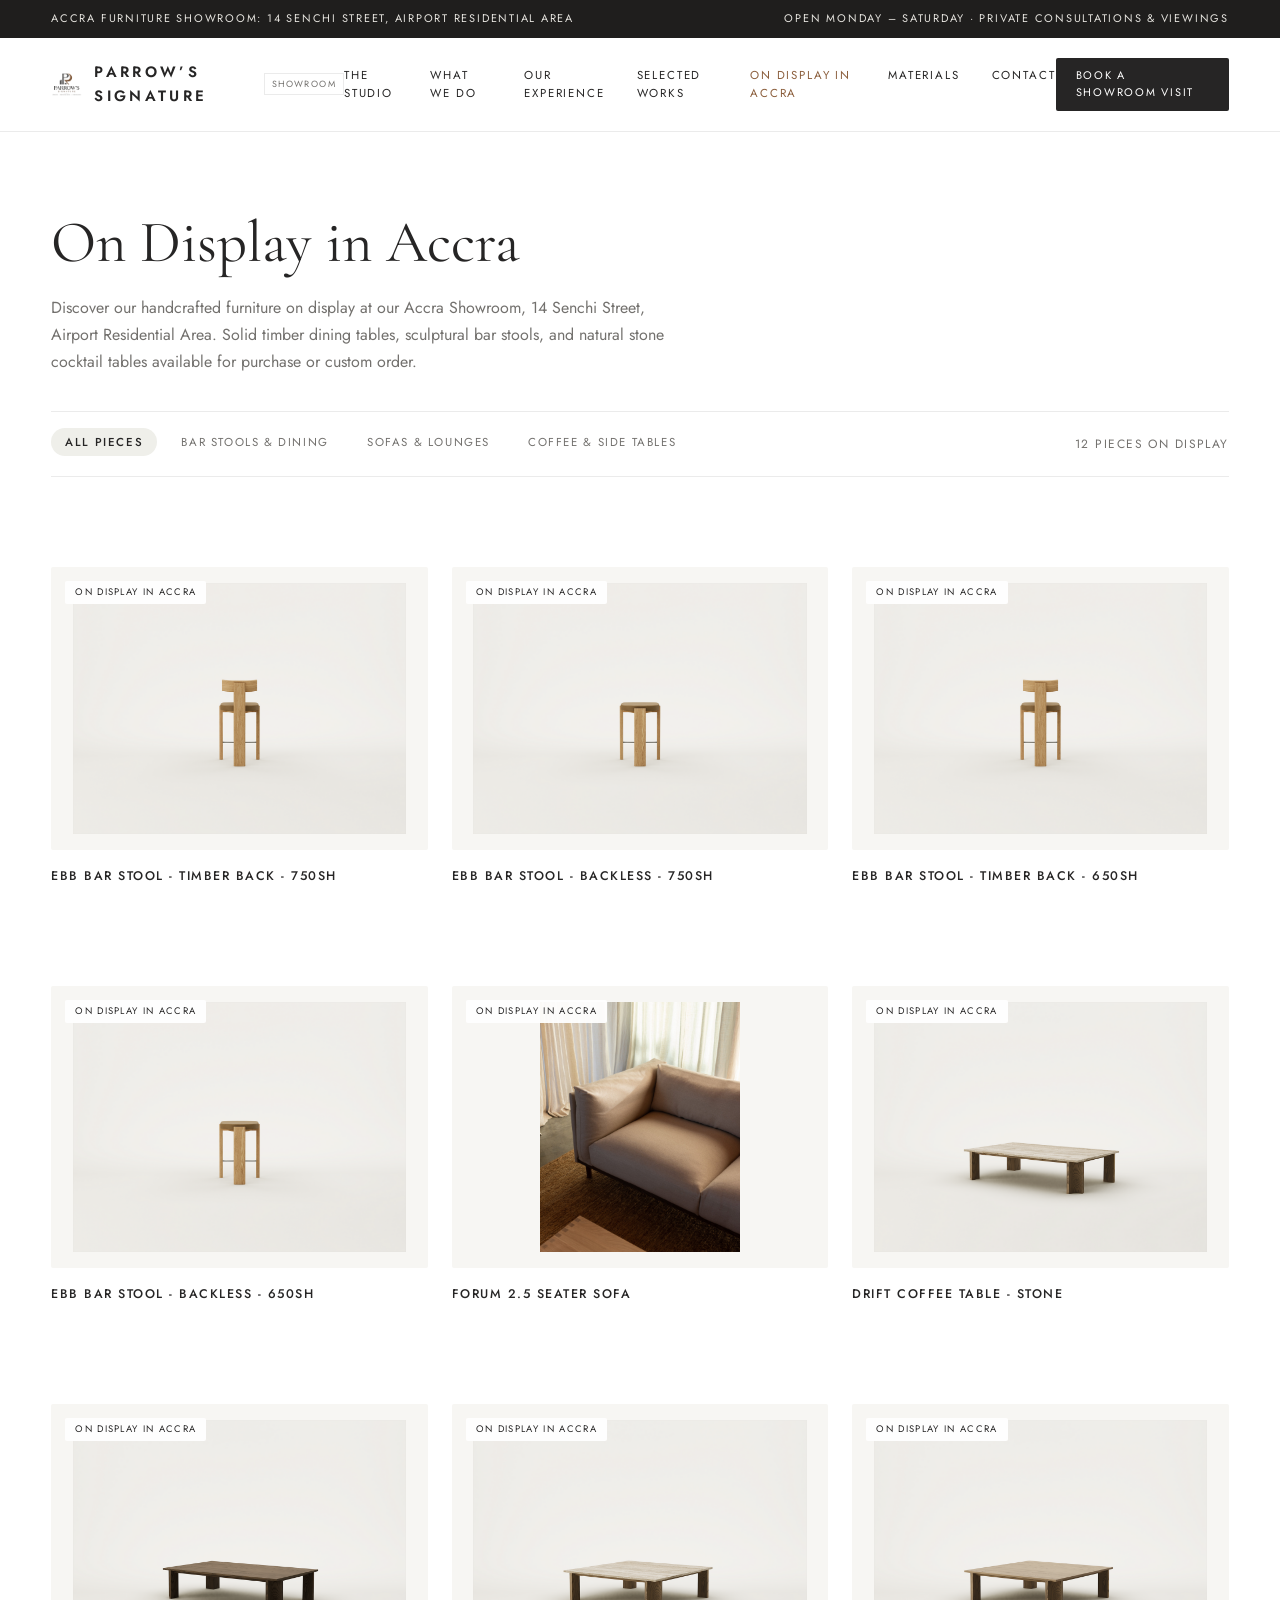
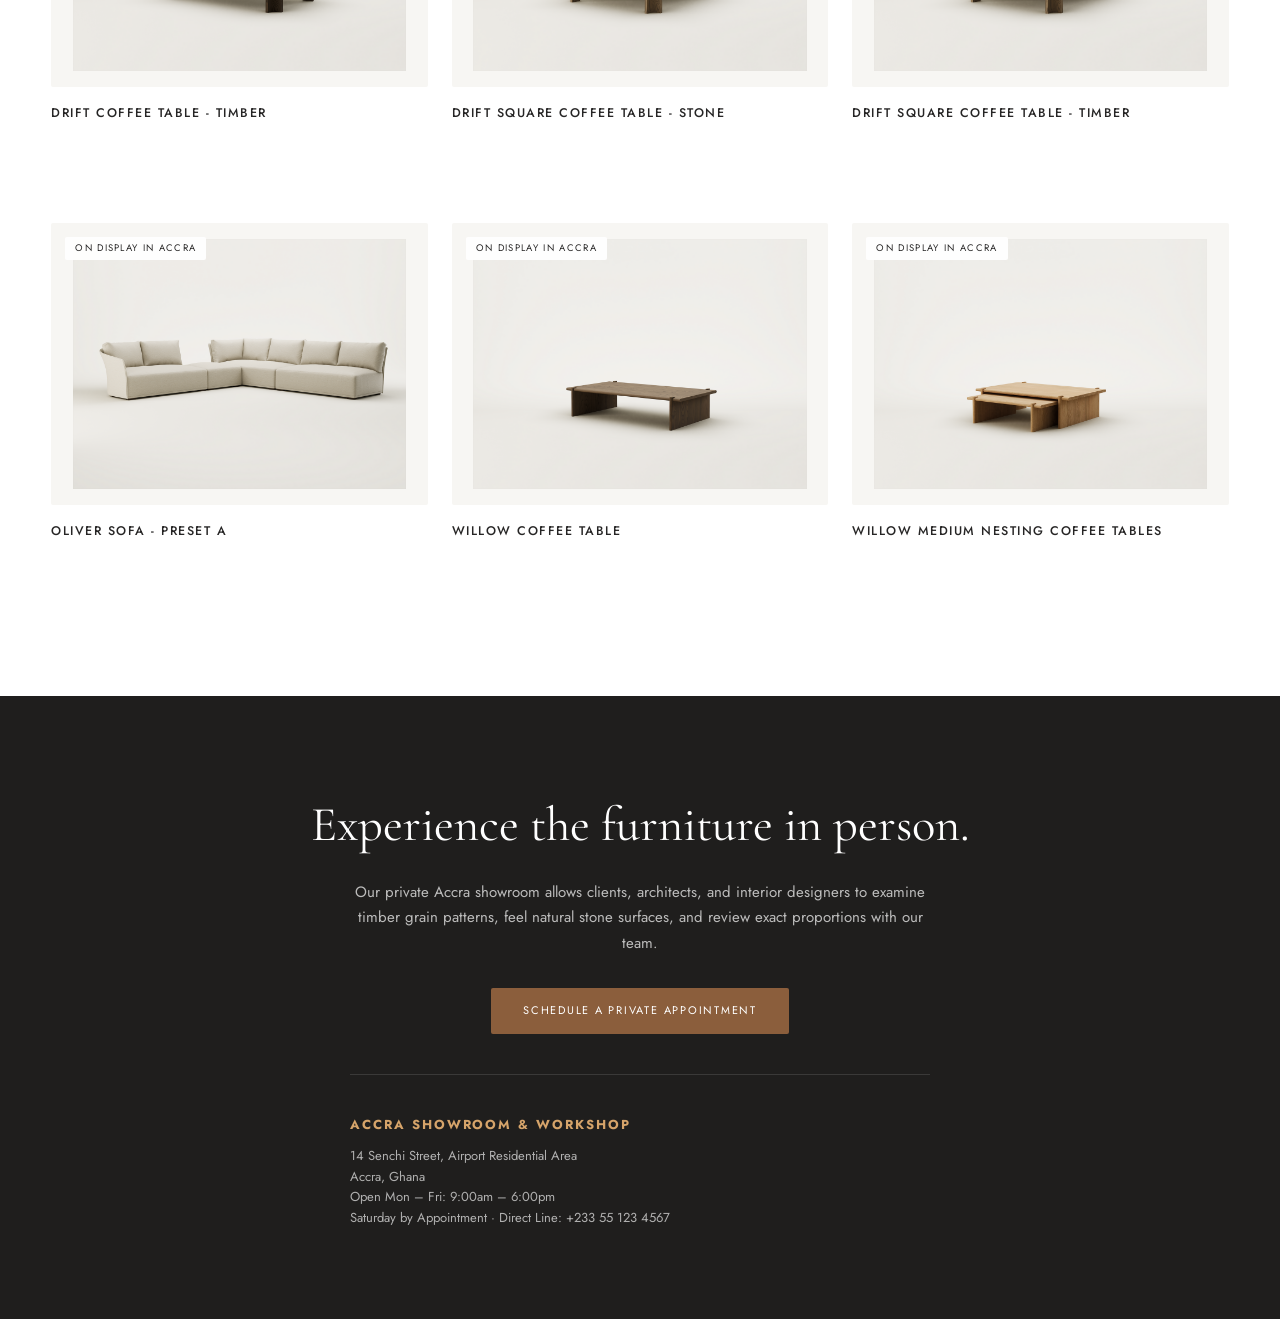
==== commit 71ac22d9: "Add What We Do 6 pillars and Our Experience institutional pedigree" ====
--- a/furniture.html
+++ b/furniture.html
@@ -24,13 +24,13 @@
   <meta property="og:site_name" content="Parrow’s Signature">
   <meta property="og:title" content="On Display in Accra – Handcrafted Furniture Collection | Parrow’s Signature">
   <meta property="og:description" content="Discover handcrafted solid timber, honed stone, and tailored furniture on display at the Parrow’s Signature showroom in Airport Residential Area, Accra, Ghana.">
-  <meta property="og:image" content="assets/hero-video/hero-take39-poster.jpg">
+  <meta property="og:image" content="assets/hero-video/hero-16733501-poster.jpg">
 
   <!-- Twitter -->
   <meta name="twitter:card" content="summary_large_image">
   <meta name="twitter:title" content="On Display in Accra – Handcrafted Furniture Collection | Parrow’s Signature">
   <meta name="twitter:description" content="Discover handcrafted solid timber, honed stone, and tailored furniture on display at the Parrow’s Signature showroom in Airport Residential Area, Accra, Ghana.">
-  <meta name="twitter:image" content="assets/hero-video/hero-take39-poster.jpg">
+  <meta name="twitter:image" content="assets/hero-video/hero-16733501-poster.jpg">
 
   <!-- Structured Data: JSON-LD for Furniture Collection & Showroom -->
   <script type="application/ld+json">
@@ -38,7 +38,7 @@
     "@context": "https://schema.org",
     "@type": "FurnitureStore",
     "name": "Parrow’s Signature Furniture Showroom",
-    "image": "assets/hero-video/hero-take39-poster.jpg",
+    "image": "assets/hero-video/hero-16733501-poster.jpg",
     "telephone": "+233551234567",
     "priceRange": "$$$$",
     "address": {
@@ -618,7 +618,8 @@
 
     <nav class="ww-nav" aria-label="Showroom Navigation">
       <a href="index.html#about">The Studio</a>
-      <a href="index.html#disciplines">Disciplines</a>
+      <a href="index.html#what-we-do">What We Do</a>
+      <a href="index.html#experience">Our Experience</a>
       <a href="index.html#portfolio">Selected Works</a>
       <a href="furniture.html" class="active">On Display in Accra</a>
       <a href="index.html#materials">Materials</a>
--- a/style.css
+++ b/style.css
@@ -164,14 +164,34 @@
 }
 
 .site-header:not(.scrolled) .nav-links a {
+  color: #FFFFF0 !important;
+  text-shadow: 0 1px 14px rgba(0, 0, 0, 0.85);
+  font-weight: 500;
+}
+
+.site-header:not(.scrolled) .nav-links a:hover {
   color: #FFFFFF !important;
-  text-shadow: 0 1px 12px rgba(0, 0, 0, 0.7);
+}
+
+.site-header:not(.scrolled) .nav-links a::after {
+  background-color: #FFFFF0 !important;
 }
 
 .site-header:not(.scrolled) .header-cta .btn-cta {
-  color: #FFFFFF !important;
-  border-color: rgba(255, 255, 255, 0.6) !important;
-  text-shadow: 0 1px 8px rgba(0, 0, 0, 0.6);
+  color: #FFFFF0 !important;
+  border-color: rgba(255, 255, 240, 0.7) !important;
+  background: rgba(18, 16, 14, 0.4);
+  backdrop-filter: blur(8px);
+  -webkit-backdrop-filter: blur(8px);
+  text-shadow: 0 1px 8px rgba(0, 0, 0, 0.7);
+  font-weight: 600;
+}
+
+.site-header:not(.scrolled) .header-cta .btn-cta:hover {
+  background-color: #FFFFF0 !important;
+  border-color: #FFFFF0 !important;
+  color: #141312 !important;
+  text-shadow: none;
 }
 
 .site-header.scrolled .nav-links a {
@@ -195,12 +215,6 @@
   background: transparent;
 }
 
-.header-cta .btn-cta:hover {
-  background-color: var(--color-walnut);
-  border-color: var(--color-walnut);
-  color: #FFFFFF;
-}
-
 .site-header.scrolled .header-cta .btn-cta {
   border-color: var(--color-dark);
   color: var(--color-dark);
@@ -231,15 +245,25 @@
   min-height: 100vh;
   display: flex;
   align-items: center;
-  color: #FFFFFF;
+  color: #FFFFF0;
   overflow: hidden;
   background-color: var(--color-dark-deep);
   padding-top: 80px;
 }
 
-.hero-section,
-.hero-section *:not(svg):not(path):not(rect):not(polygon) {
-  color: #FFFFFF !important;
+.hero-section::before {
+  content: '';
+  position: absolute;
+  inset: 0;
+  z-index: 2;
+  pointer-events: none;
+  background: linear-gradient(
+    90deg,
+    rgba(14, 13, 11, 0.78) 0%,
+    rgba(14, 13, 11, 0.62) 38%,
+    rgba(14, 13, 11, 0.22) 68%,
+    transparent 100%
+  );
 }
 
 .hero-video-bg {
@@ -264,58 +288,59 @@
 
 .hero-eyebrow {
   display: inline-block;
-  font-size: 11px;
-  text-transform: uppercase;
-  letter-spacing: 0.26em;
-  color: #FFFFFF !important;
-  text-shadow: 0 2px 14px rgba(0, 0, 0, 0.7);
+  font-size: 11.5px;
+  text-transform: uppercase;
+  letter-spacing: 0.24em;
+  color: #FFFFF0 !important;
+  text-shadow: 0 2px 14px rgba(0, 0, 0, 0.85);
   margin-bottom: 24px;
-  font-weight: 500;
+  font-weight: 600;
   padding-left: 2px;
 }
 
 .hero-title {
   font-family: var(--font-serif);
-  font-size: clamp(38px, 6.5vw, 92px);
-  font-weight: 300;
-  line-height: 1.05;
-  letter-spacing: -0.02em;
-  color: #FFFFFF !important;
-  text-shadow: 0 3px 28px rgba(0, 0, 0, 0.85), 0 1px 4px rgba(0, 0, 0, 0.9);
+  font-size: clamp(40px, 6.2vw, 92px);
+  font-weight: 600;
+  line-height: 1.06;
+  letter-spacing: -0.015em;
+  color: #FFFFF0 !important;
+  text-shadow: 0 2px 18px rgba(0, 0, 0, 0.8), 0 1px 3px rgba(0, 0, 0, 0.95);
   margin-bottom: 24px;
 }
 
 .hero-title em {
   font-style: italic;
-  color: #FFFFFF !important;
-  font-weight: 300;
-  text-shadow: 0 3px 28px rgba(0, 0, 0, 0.85), 0 1px 4px rgba(0, 0, 0, 0.9);
+  color: #FFFFF0 !important;
+  font-weight: 600;
+  text-shadow: 0 2px 18px rgba(0, 0, 0, 0.8), 0 1px 3px rgba(0, 0, 0, 0.95);
 }
 
 .hero-tagline {
-  font-size: clamp(14px, 1.4vw, 18px);
-  letter-spacing: 0.15em;
-  text-transform: uppercase;
-  color: #FFFFFF !important;
-  text-shadow: 0 2px 16px rgba(0, 0, 0, 0.75);
+  font-size: clamp(20px, 2.2vw, 30px);
+  letter-spacing: 0.14em;
+  text-transform: uppercase;
+  color: #FFFFF0 !important;
+  text-shadow: 0 2px 16px rgba(0, 0, 0, 0.9);
+  font-weight: 600;
+  margin-bottom: 24px;
+}
+
+.hero-desc {
+  font-size: clamp(16px, 1.22vw, 19px);
+  line-height: 1.68;
+  color: #FAF8F5 !important;
+  text-shadow: 0 2px 14px rgba(0, 0, 0, 0.85);
+  max-width: 640px;
+  margin-bottom: 0;
   font-weight: 500;
-  margin-bottom: 18px;
-}
-
-.hero-desc {
-  font-size: clamp(16px, 1.25vw, 19px);
-  line-height: 1.65;
-  color: #FFFFFF !important;
-  text-shadow: 0 2px 18px rgba(0, 0, 0, 0.8), 0 1px 3px rgba(0, 0, 0, 0.9);
-  max-width: 620px;
-  margin-bottom: 38px;
-  font-weight: 300;
 }
 
 .hero-actions {
   display: flex;
   gap: 20px;
   align-items: center;
+  margin-top: 52px;
 }
 
 .btn {
@@ -326,10 +351,43 @@
   font-size: 11px;
   text-transform: uppercase;
   letter-spacing: 0.18em;
-  font-weight: 500;
+  font-weight: 600;
   border-radius: 40px;
   transition: all 0.3s var(--ease);
   cursor: pointer;
+}
+
+.btn-hero-white {
+  background-color: #FFFFF0 !important;
+  color: #141312 !important;
+  border: 1px solid #FFFFF0 !important;
+  font-weight: 600 !important;
+  box-shadow: 0 4px 20px rgba(0, 0, 0, 0.4);
+}
+
+.btn-hero-white:hover {
+  background-color: #FFFFFF !important;
+  border-color: #FFFFFF !important;
+  color: #0A0908 !important;
+  transform: translateY(-2px);
+  box-shadow: 0 8px 28px rgba(0, 0, 0, 0.5);
+}
+
+.btn-hero-outline {
+  background: rgba(18, 16, 14, 0.45) !important;
+  backdrop-filter: blur(8px);
+  -webkit-backdrop-filter: blur(8px);
+  border: 1.5px solid rgba(255, 255, 240, 0.75) !important;
+  color: #FFFFF0 !important;
+  font-weight: 600 !important;
+  text-shadow: 0 1px 6px rgba(0, 0, 0, 0.8);
+}
+
+.btn-hero-outline:hover {
+  background: rgba(255, 255, 240, 0.22) !important;
+  border-color: #FFFFF0 !important;
+  color: #FFFFFF !important;
+  transform: translateY(-2px);
 }
 
 .btn-primary {
@@ -355,8 +413,6 @@
   background: rgba(255, 255, 255, 0.2);
   color: #FFFFFF !important;
   border-color: #FFFFFF;
-  transform: translateY(-2px);
-}
   transform: translateY(-2px);
 }
 
@@ -556,6 +612,101 @@
 
 .pillar-link:hover {
   gap: 12px;
+}
+
+/* Experience & Institutional Provenance Section */
+.experience-section {
+  background-color: var(--color-dark-deep);
+  color: #FFFFF0;
+  border-top: 1px solid rgba(255, 255, 255, 0.08);
+  border-bottom: 1px solid rgba(255, 255, 255, 0.08);
+}
+
+.experience-lead-wrap p {
+  color: rgba(247, 247, 245, 0.82);
+}
+
+.experience-lead-wrap strong {
+  color: #FFFFF0;
+}
+
+.experience-grid {
+  display: grid;
+  grid-template-columns: repeat(2, 1fr);
+  gap: 28px;
+  margin-top: 48px;
+}
+
+.experience-card {
+  background: rgba(255, 255, 255, 0.03);
+  border: 1px solid rgba(255, 255, 240, 0.12);
+  border-radius: 4px;
+  padding: 34px 30px;
+  display: flex;
+  flex-direction: column;
+  justify-content: space-between;
+  transition: transform 0.35s var(--ease), border-color 0.35s var(--ease), background-color 0.35s var(--ease);
+}
+
+.experience-card:hover {
+  background: rgba(255, 255, 255, 0.06);
+  border-color: rgba(255, 255, 240, 0.38);
+  transform: translateY(-4px);
+  box-shadow: 0 16px 36px rgba(0, 0, 0, 0.4);
+}
+
+.experience-card.featured {
+  grid-column: span 2;
+  background: linear-gradient(135deg, rgba(200, 109, 59, 0.14) 0%, rgba(255, 255, 255, 0.03) 100%);
+  border-color: rgba(200, 109, 59, 0.4);
+}
+
+.experience-badge {
+  display: inline-block;
+  font-size: 9.5px;
+  letter-spacing: 0.18em;
+  text-transform: uppercase;
+  color: var(--color-walnut);
+  font-weight: 600;
+  margin-bottom: 12px;
+}
+
+.experience-name {
+  font-family: var(--font-serif);
+  font-size: 24px;
+  font-weight: 400;
+  color: #FFFFF0;
+  line-height: 1.25;
+  margin: 0 0 12px;
+}
+
+.experience-desc {
+  font-size: 14px;
+  line-height: 1.68;
+  color: rgba(247, 247, 245, 0.78);
+  margin: 0;
+}
+
+.experience-footer-tag {
+  font-size: 10px;
+  text-transform: uppercase;
+  letter-spacing: 0.16em;
+  color: rgba(255, 255, 240, 0.45);
+  margin-top: 22px;
+  display: block;
+}
+
+.experience-cta-wrap {
+  margin-top: 56px;
+  padding: 38px 42px;
+  background: rgba(255, 255, 255, 0.02);
+  border: 1px solid rgba(255, 255, 240, 0.12);
+  border-radius: 4px;
+  display: flex;
+  justify-content: space-between;
+  align-items: center;
+  flex-wrap: wrap;
+  gap: 24px;
 }
 
 /* Portfolio Section */
@@ -830,45 +981,45 @@
 .site-footer {
   background-color: var(--color-dark-deep);
   color: #FFFFFF;
-  padding: 80px 0 40px;
+  padding: 44px 0 24px;
   border-top: 1px solid rgba(255, 255, 255, 0.08);
 }
 
 .footer-top {
   display: grid;
   grid-template-columns: 1.5fr 1fr 1fr;
-  gap: 60px;
-  margin-bottom: 60px;
+  gap: 36px;
+  margin-bottom: 28px;
 }
 
 .footer-brand .brand-logo {
-  height: 52px;
-  margin-bottom: 20px;
+  height: 38px;
+  margin-bottom: 12px;
 }
 
 .footer-tagline {
-  font-size: 12px;
+  font-size: 11px;
+  letter-spacing: 0.16em;
+  text-transform: uppercase;
+  color: var(--color-walnut);
+  margin-bottom: 8px;
+  font-weight: 600;
+}
+
+.footer-desc {
+  font-size: 13px;
+  line-height: 1.55;
+  color: var(--text-muted-light);
+  max-width: 360px;
+}
+
+.footer-col-title {
+  font-size: 10.5px;
+  text-transform: uppercase;
   letter-spacing: 0.18em;
-  text-transform: uppercase;
-  color: var(--color-walnut);
-  margin-bottom: 14px;
-  font-weight: 500;
-}
-
-.footer-desc {
-  font-size: 14px;
-  line-height: 1.65;
-  color: var(--text-muted-light);
-  max-width: 380px;
-}
-
-.footer-col-title {
-  font-size: 11px;
-  text-transform: uppercase;
-  letter-spacing: 0.2em;
-  color: #FFFFFF;
-  font-weight: 600;
-  margin-bottom: 22px;
+  color: #FFFFFF;
+  font-weight: 600;
+  margin-bottom: 12px;
 }
 
 .footer-links {
@@ -876,11 +1027,11 @@
 }
 
 .footer-links li {
-  margin-bottom: 12px;
+  margin-bottom: 7px;
 }
 
 .footer-links a {
-  font-size: 13px;
+  font-size: 12.5px;
   color: var(--text-muted-light);
   transition: color 0.2s ease;
 }
@@ -893,19 +1044,27 @@
   display: flex;
   justify-content: space-between;
   align-items: center;
-  padding-top: 40px;
+  padding-top: 20px;
   border-top: 1px solid rgba(255, 255, 255, 0.08);
   font-size: 11px;
   color: rgba(247, 247, 245, 0.45);
-  letter-spacing: 0.06em;
+  letter-spacing: 0.05em;
 }
 
 .footer-legal-links {
   display: flex;
-  gap: 24px;
-}
-
-.footer-legal-links a:hover {
+  gap: 20px;
+}
+
+.footer-legal-links a,
+.footer-legal-links button {
+  font-size: 11px;
+  color: rgba(247, 247, 245, 0.55);
+  transition: color 0.2s ease;
+}
+
+.footer-legal-links a:hover,
+.footer-legal-links button:hover {
   color: #FFFFFF;
 }
 
@@ -968,8 +1127,15 @@
     gap: 48px;
   }
   .pillars-grid {
+    grid-template-columns: repeat(2, 1fr);
+    gap: 28px;
+  }
+  .experience-grid {
     grid-template-columns: 1fr;
-    gap: 28px;
+    gap: 24px;
+  }
+  .experience-card.featured {
+    grid-column: span 1;
   }
   .showroom-grid {
     grid-template-columns: repeat(2, 1fr);
@@ -987,56 +1153,82 @@
   }
   .footer-top {
     grid-template-columns: 1fr;
-    gap: 40px;
+    gap: 24px;
+    margin-bottom: 22px;
   }
   .footer-bottom {
     flex-direction: column;
-    gap: 16px;
+    gap: 12px;
     text-align: center;
+    padding-top: 16px;
   }
 }
 
 @media (max-width: 768px) {
+  .hero-section {
+    min-height: 100svh;
+    padding-top: 80px;
+    padding-bottom: 44px;
+    align-items: center;
+  }
+  .hero-section::before {
+    background: linear-gradient(
+      180deg,
+      rgba(12, 11, 10, 0.84) 0%,
+      rgba(12, 11, 10, 0.72) 42%,
+      rgba(12, 11, 10, 0.40) 75%,
+      rgba(12, 11, 10, 0.12) 100%
+    );
+  }
+  .hero-content {
+    padding: 24px 0 20px;
+    max-width: 100%;
+  }
   .hero-title {
-    font-size: clamp(30px, 8.2vw, 44px);
-    line-height: 1.1;
+    font-size: clamp(42px, 11.5vw, 58px);
+    font-weight: 600;
+    line-height: 1.05;
+    letter-spacing: -0.015em;
+    color: #FFFFF0 !important;
+    text-shadow: 0 2px 18px rgba(0, 0, 0, 0.85), 0 1px 3px rgba(0, 0, 0, 0.95);
     margin-bottom: 18px;
   }
-  .hero-content {
-    padding: 40px 0 50px;
-  }
-  .hero-eyebrow {
-    font-size: 10px;
-    letter-spacing: 0.18em;
-    margin-bottom: 16px;
+  .hero-title em {
+    font-style: italic;
+    font-weight: 600;
+    color: #FFFFF0 !important;
   }
   .hero-tagline {
-    font-size: 13px;
+    font-size: clamp(17px, 4.4vw, 22px);
     letter-spacing: 0.12em;
-    margin-bottom: 14px;
+    line-height: 1.25;
+    font-weight: 600;
+    color: #FFFFF0 !important;
+    text-shadow: 0 2px 14px rgba(0, 0, 0, 0.9);
+    margin-bottom: 18px;
   }
   .hero-desc {
-    font-size: 15px;
-    line-height: 1.6;
-    margin-bottom: 28px;
+    font-size: clamp(15.5px, 3.8vw, 17.5px);
+    line-height: 1.62;
+    font-weight: 500;
+    color: #FAF8F5 !important;
+    text-shadow: 0 2px 14px rgba(0, 0, 0, 0.85);
+    margin-bottom: 0;
   }
   .hero-actions {
     flex-direction: column;
     align-items: stretch;
-    gap: 12px;
+    gap: 14px;
     width: 100%;
+    margin-top: 40px;
   }
   .hero-actions .btn {
     width: 100%;
     text-align: center;
-    padding: 13px 20px;
-  }
-  .hero-video-toggle {
-    bottom: 16px;
-    right: 16px;
-    padding: 6px 12px;
-    font-size: 9px;
-    letter-spacing: 0.14em;
+    padding: 15px 24px;
+    font-size: 12px;
+    letter-spacing: 0.18em;
+    font-weight: 600;
   }
   .portfolio-item:nth-child(1),
   .portfolio-item:nth-child(2),
@@ -1045,6 +1237,25 @@
     grid-column: span 12;
     height: 280px;
   }
+  .pillars-grid {
+    grid-template-columns: 1fr;
+    gap: 24px;
+  }
+  .experience-grid {
+    grid-template-columns: 1fr;
+    gap: 20px;
+  }
+  .experience-card.featured {
+    grid-column: span 1;
+  }
+  .experience-cta-wrap {
+    flex-direction: column;
+    text-align: center;
+    padding: 28px 20px;
+  }
+  .experience-cta-wrap .btn {
+    width: 100%;
+  }
   .section-pad {
     padding: 64px 0;
   }
@@ -1104,41 +1315,7 @@
   outline-offset: 3px;
 }
 
-/* 3. Hero Video Play/Pause Accessible Mechanism (WCAG 2.2.2 Pause, Stop, Hide) */
-.hero-video-toggle {
-  position: absolute;
-  bottom: 28px;
-  right: 5vw;
-  z-index: 10;
-  display: inline-flex;
-  align-items: center;
-  gap: 8px;
-  background: rgba(30, 30, 30, 0.65);
-  backdrop-filter: blur(10px);
-  -webkit-backdrop-filter: blur(10px);
-  border: 1px solid rgba(255, 255, 255, 0.22);
-  color: rgba(255, 255, 255, 0.9);
-  padding: 8px 16px;
-  border-radius: 30px;
-  font-size: 10px;
-  text-transform: uppercase;
-  letter-spacing: 0.18em;
-  font-weight: 500;
-  cursor: pointer;
-  transition: all 0.25s var(--ease);
-}
-
-.hero-video-toggle:hover {
-  background: rgba(46, 46, 46, 0.9);
-  border-color: var(--color-walnut);
-  color: #FFFFFF;
-}
-
-.hero-video-toggle svg {
-  display: block;
-}
-
-/* 4. Form Consent & Data Protection Notice */
+/* 3. Form Consent & Data Protection Notice */
 .form-consent-group {
   margin-top: 16px;
   margin-bottom: 22px;
@@ -1215,10 +1392,10 @@
   font-size: 9px;
   letter-spacing: 0.16em;
   text-transform: uppercase;
-  color: var(--color-walnut);
+  color: #FFFFF0;
   font-family: var(--font-sans);
   font-weight: 600;
-  border: 1px solid var(--color-walnut-border);
+  border: 1px solid rgba(255, 255, 240, 0.4);
   padding: 2px 8px;
   border-radius: 12px;
 }
@@ -1230,7 +1407,7 @@
 }
 
 .cookie-desc a {
-  color: var(--color-walnut);
+  color: #FFFFF0;
   text-decoration: underline;
 }
 
@@ -1243,9 +1420,9 @@
 
 .btn-cookie-accept {
   padding: 10px 22px;
-  background-color: var(--color-walnut);
-  color: #FFFFFF;
-  border: 1px solid var(--color-walnut);
+  background-color: #FFFFF0;
+  color: #141312;
+  border: 1px solid #FFFFF0;
   border-radius: 40px;
   font-size: 10px;
   text-transform: uppercase;
@@ -1256,7 +1433,8 @@
 }
 
 .btn-cookie-accept:hover {
-  background-color: var(--color-walnut-hover);
+  background-color: #FFFFFF;
+  color: #000000;
 }
 
 .btn-cookie-essential {
@@ -1409,7 +1587,7 @@
     display: none !important;
   }
   .hero-section {
-    background-image: url('assets/hero-video/hero-skyline-poster.jpg') !important;
+    background-image: url('assets/hero-video/hero-16733501-poster.jpg') !important;
     background-size: cover !important;
     background-position: center !important;
   }
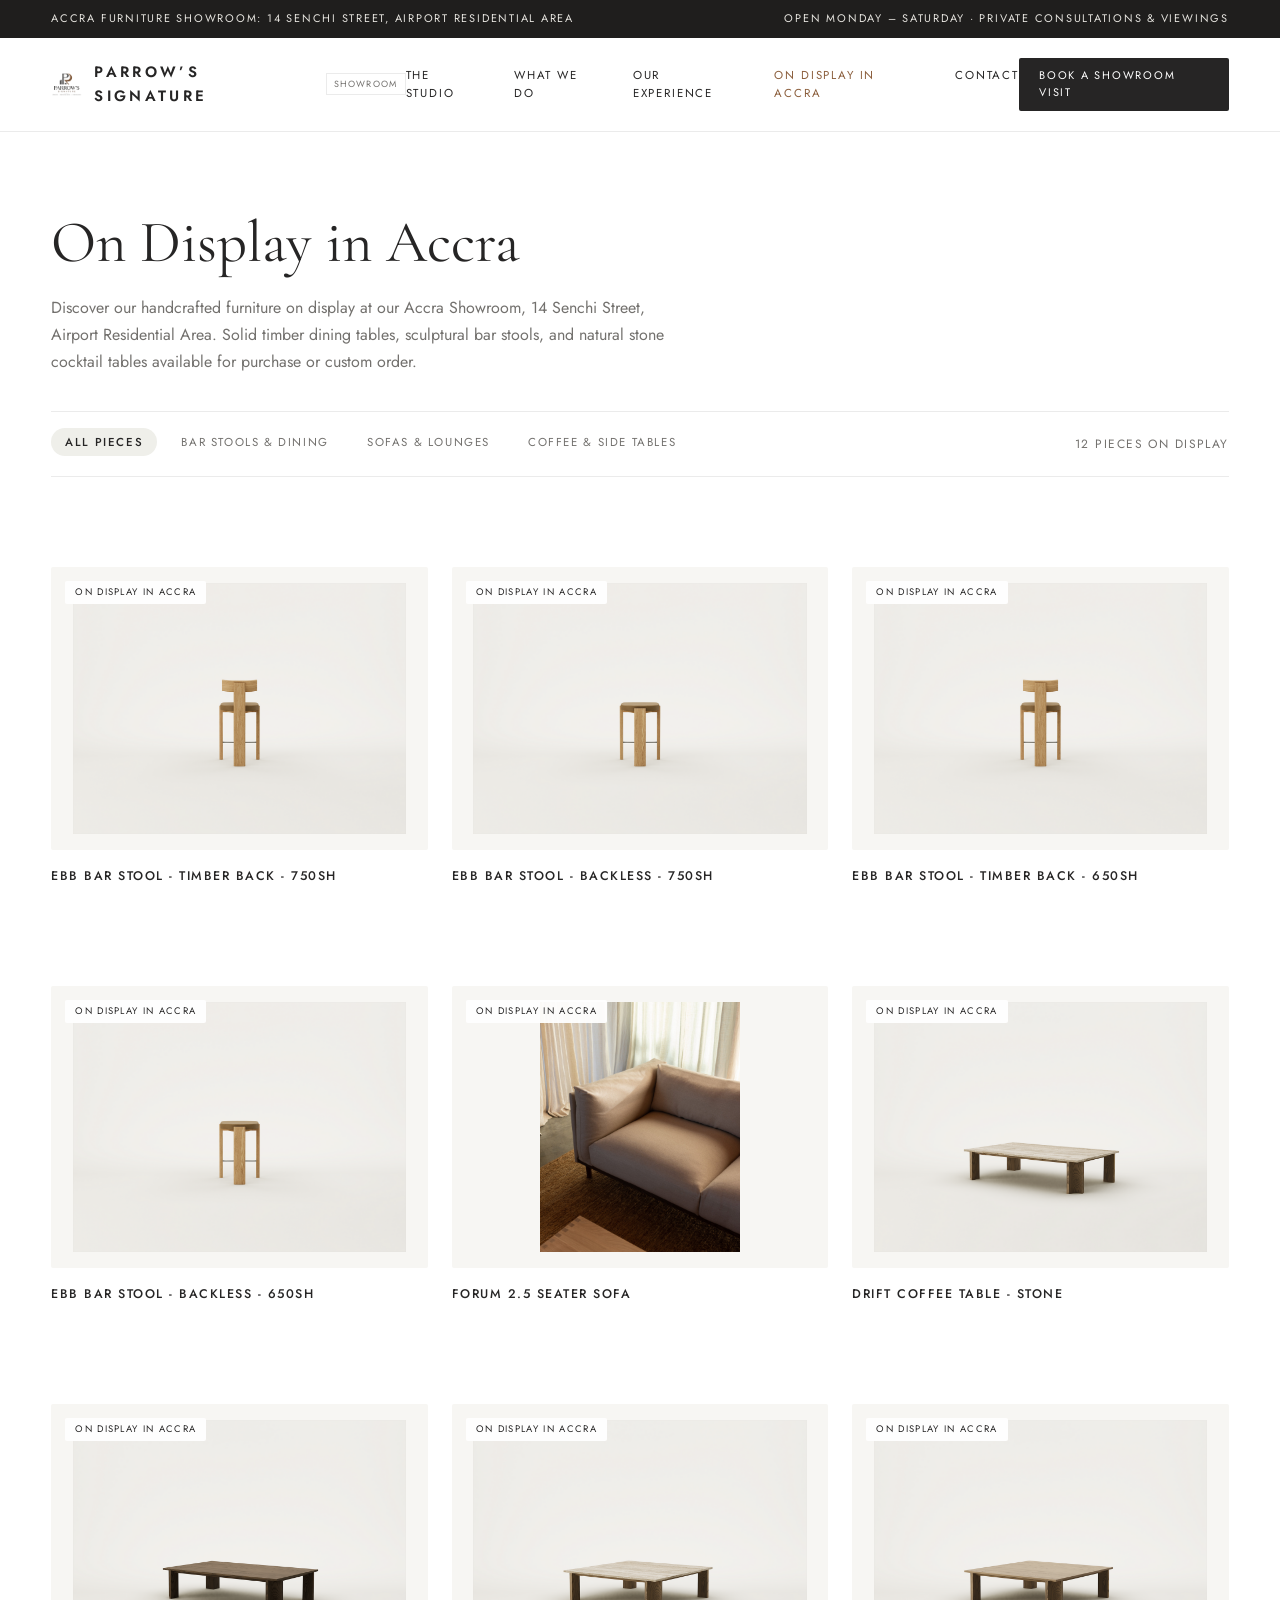
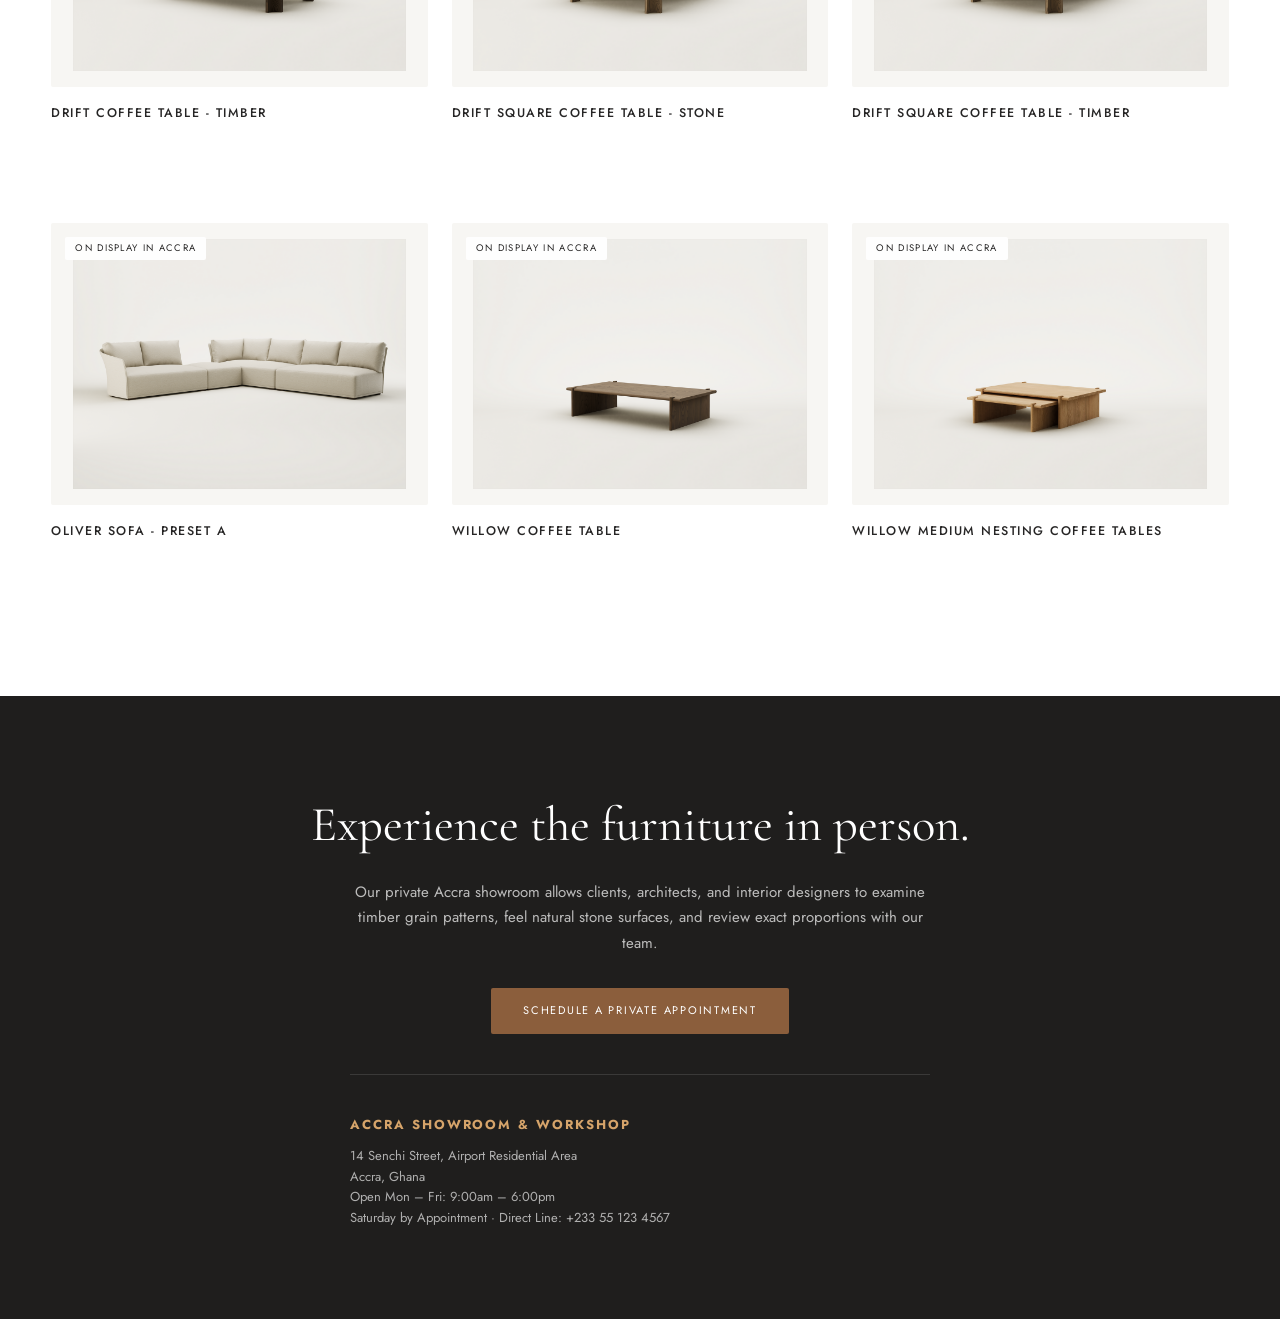
==== commit 63719ac9: "Unify font styling throughout, remove selected works, materials, stats grid, and guarantee uniform s" ====
--- a/furniture.html
+++ b/furniture.html
@@ -620,9 +620,7 @@
       <a href="index.html#about">The Studio</a>
       <a href="index.html#what-we-do">What We Do</a>
       <a href="index.html#experience">Our Experience</a>
-      <a href="index.html#portfolio">Selected Works</a>
       <a href="furniture.html" class="active">On Display in Accra</a>
-      <a href="index.html#materials">Materials</a>
       <a href="index.html#contact">Contact</a>
     </nav>
 
--- a/style.css
+++ b/style.css
@@ -67,6 +67,17 @@
 
 button, input, select, textarea {
   font-family: inherit;
+}
+
+/* Maintain identical font style throughout & guarantee consistent sentence colors */
+em, i {
+  font-style: normal;
+  color: inherit;
+}
+
+strong, b {
+  color: inherit;
+  font-weight: 600;
 }
 
 .container {
@@ -310,10 +321,10 @@
 }
 
 .hero-title em {
-  font-style: italic;
-  color: #FFFFF0 !important;
-  font-weight: 600;
-  text-shadow: 0 2px 18px rgba(0, 0, 0, 0.8), 0 1px 3px rgba(0, 0, 0, 0.95);
+  font-style: normal;
+  color: inherit !important;
+  font-weight: inherit;
+  text-shadow: inherit;
 }
 
 .hero-tagline {
@@ -449,8 +460,9 @@
 }
 
 .section-title em {
-  font-style: italic;
-  color: var(--color-walnut);
+  font-style: normal;
+  color: inherit;
+  font-weight: inherit;
 }
 
 .section-desc {
@@ -468,10 +480,9 @@
 }
 
 .studio-grid {
-  display: grid;
-  grid-template-columns: 1.2fr 0.8fr;
-  gap: 8vw;
-  align-items: center;
+  display: block;
+  max-width: 860px;
+  margin: 0 auto;
 }
 
 .studio-narrative p {
@@ -485,7 +496,8 @@
 .studio-narrative p.lead {
   font-size: 22px;
   line-height: 1.6;
-  font-family: var(--font-serif);
+  font-family: inherit;
+  font-style: normal;
   color: var(--color-dark);
 }
 
@@ -623,11 +635,12 @@
 }
 
 .experience-lead-wrap p {
-  color: rgba(247, 247, 245, 0.82);
+  color: #FFFFF0;
 }
 
 .experience-lead-wrap strong {
-  color: #FFFFF0;
+  color: inherit;
+  font-weight: 600;
 }
 
 .experience-grid {
@@ -1194,9 +1207,9 @@
     margin-bottom: 18px;
   }
   .hero-title em {
-    font-style: italic;
-    font-weight: 600;
-    color: #FFFFF0 !important;
+    font-style: normal;
+    font-weight: inherit;
+    color: inherit !important;
   }
   .hero-tagline {
     font-size: clamp(17px, 4.4vw, 22px);
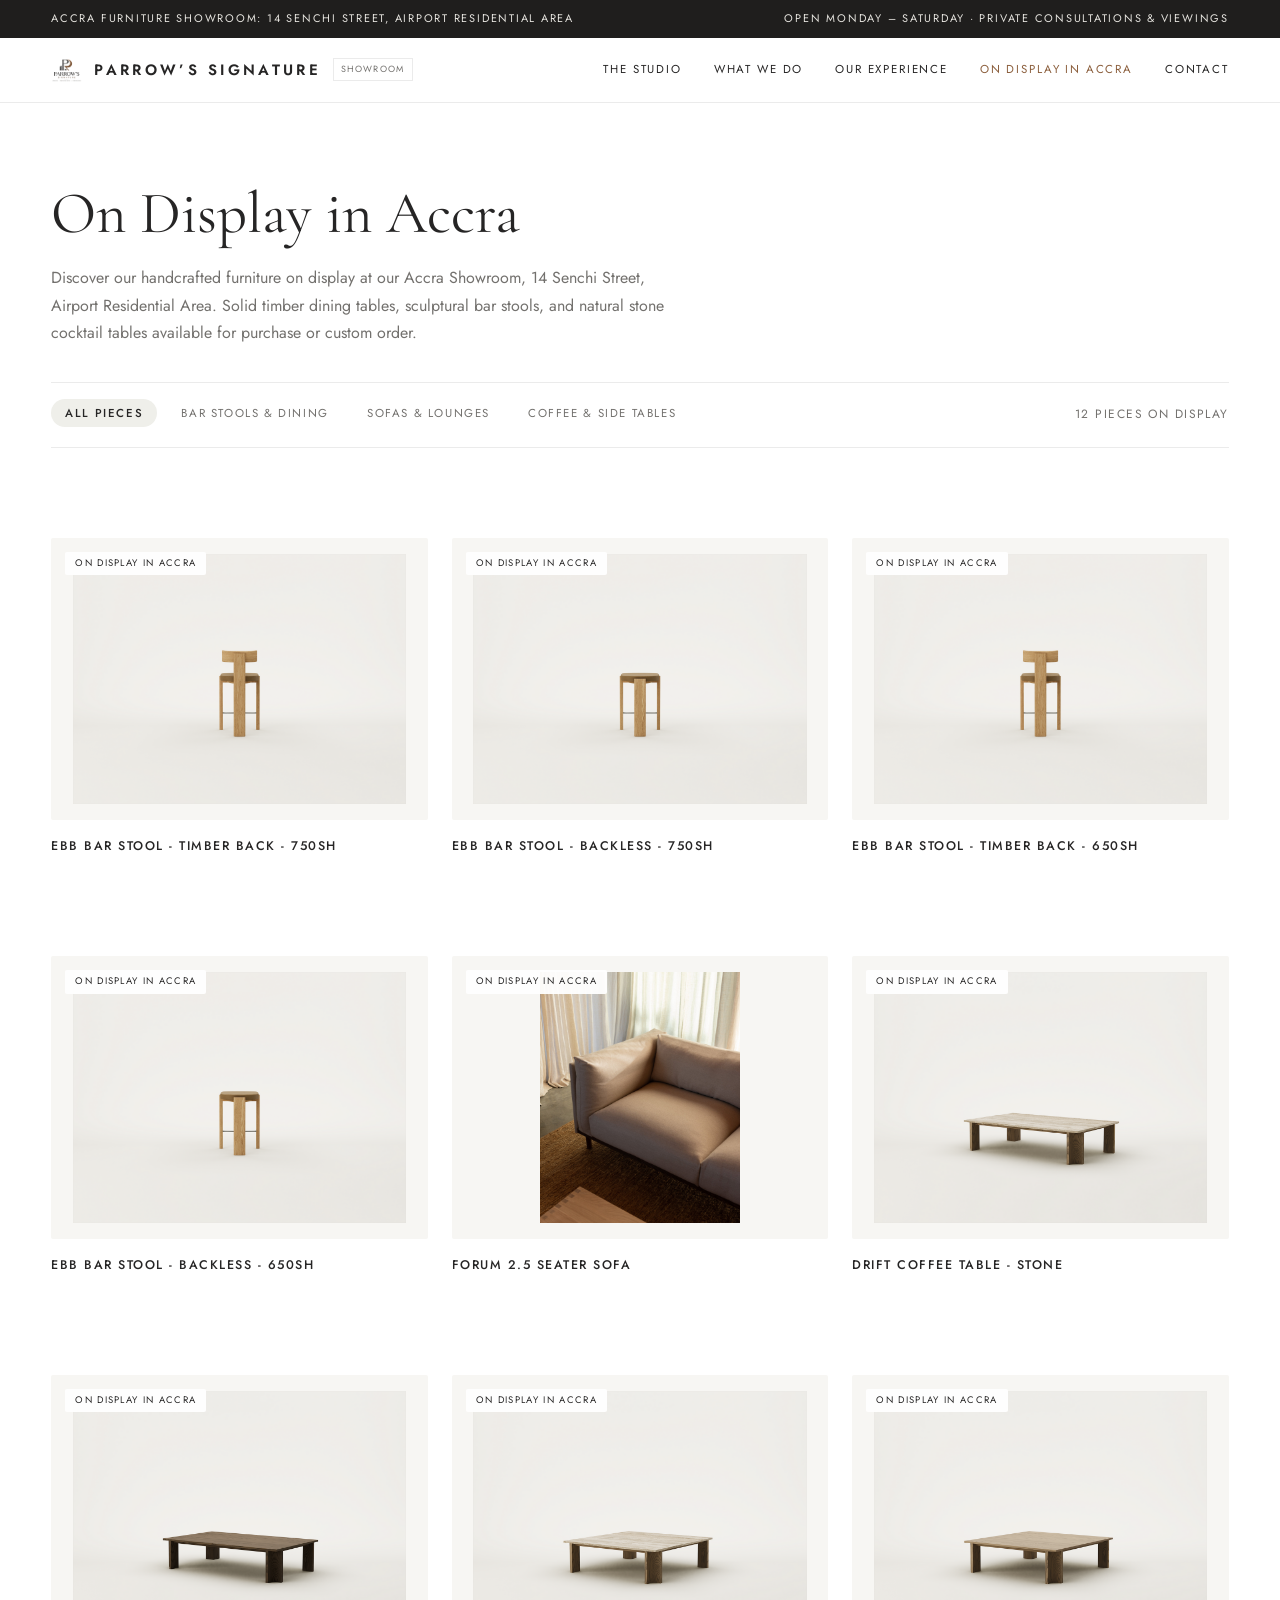
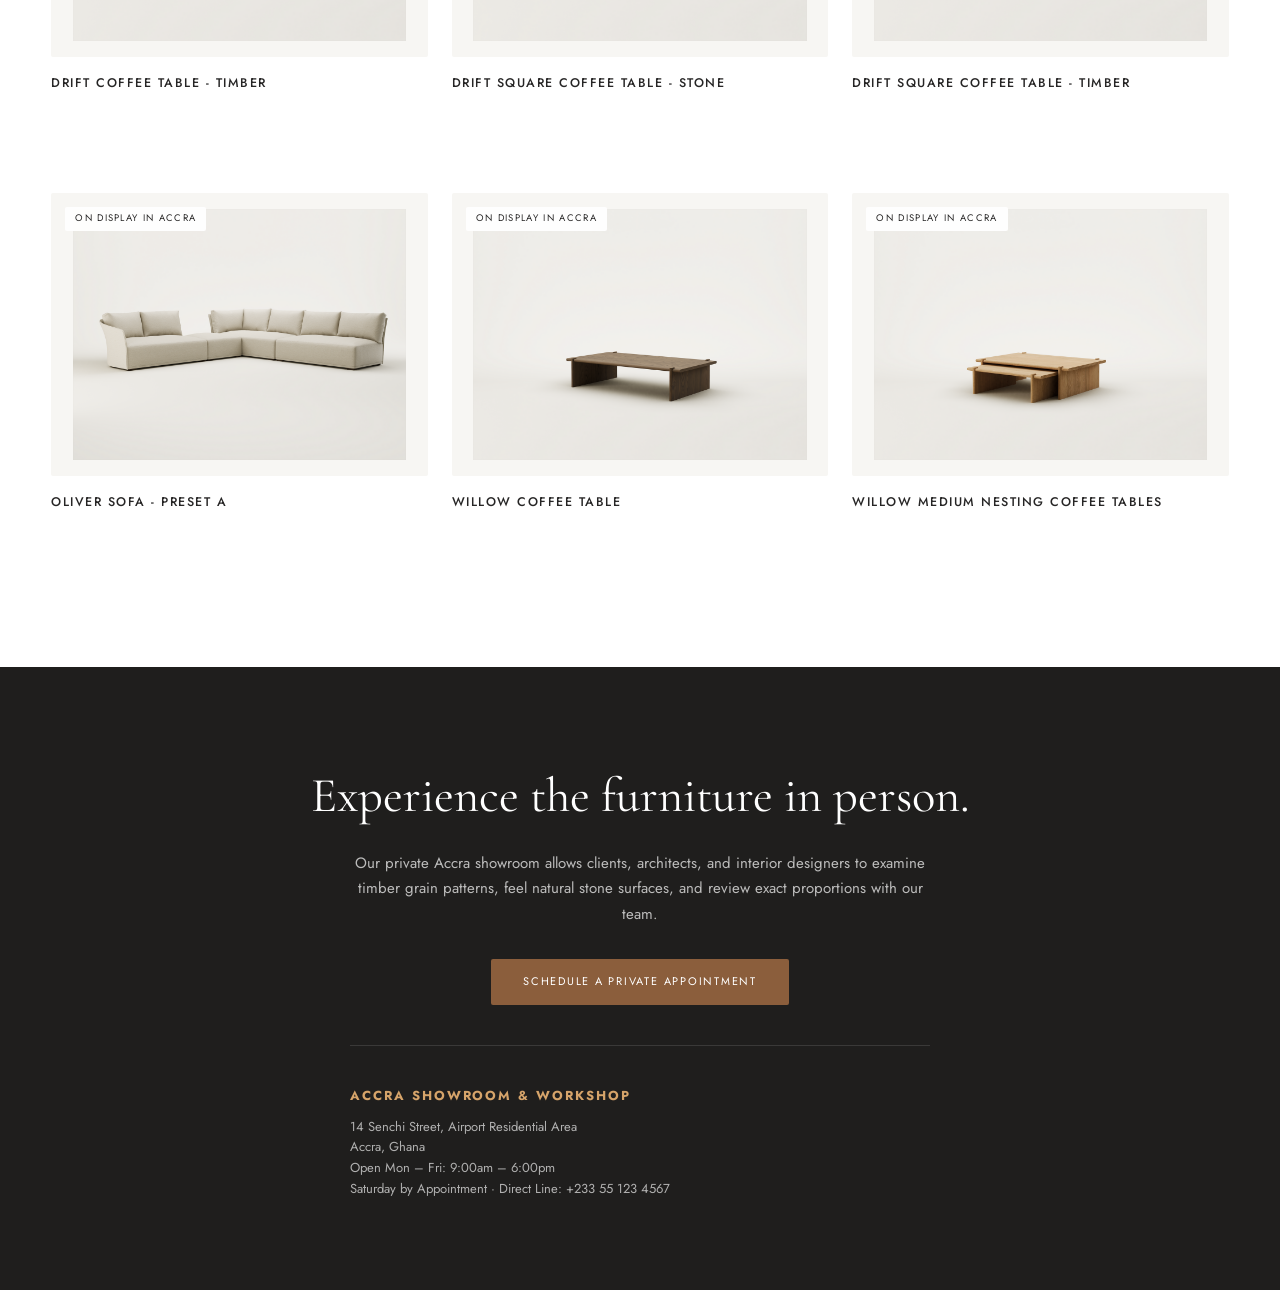
==== commit 4fb94acf: "Remove redundant CTA buttons from header and mobile drawer" ====
--- a/furniture.html
+++ b/furniture.html
@@ -623,10 +623,6 @@
       <a href="furniture.html" class="active">On Display in Accra</a>
       <a href="index.html#contact">Contact</a>
     </nav>
-
-    <div class="ww-header-actions">
-      <a href="index.html#contact" class="ww-btn-visit">Book a Showroom Visit</a>
-    </div>
   </header>
 
   <!-- Collection Hero -->
